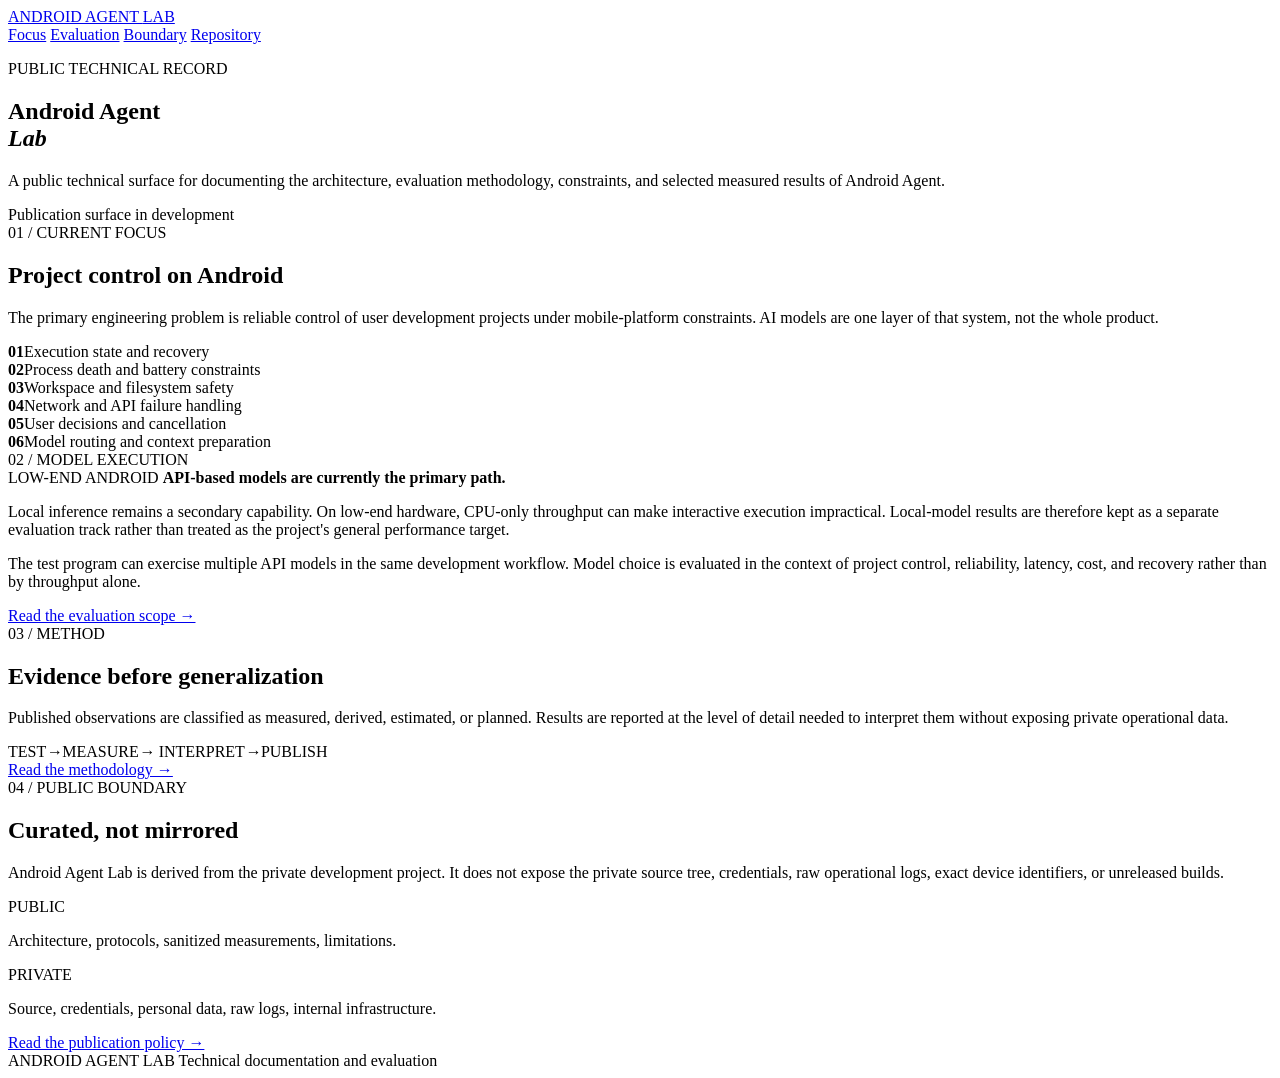
==== index.html @ 9e4d9534 "site: add initial public technical landing page" ====
<!doctype html>
<html lang="en">
<head>
  <meta charset="utf-8">
  <meta name="viewport" content="width=device-width, initial-scale=1">
  <meta name="description" content="Technical documentation and evaluation record for Android Agent.">
  <title>Android Agent Lab</title>
  <link rel="stylesheet" href="styles.css">
</head>
<body>
  <header class="site-header">
    <a class="wordmark" href="./">ANDROID AGENT <span>LAB</span></a>
    <nav aria-label="Primary navigation">
      <a href="#focus">Focus</a>
      <a href="#evaluation">Evaluation</a>
      <a href="#boundary">Boundary</a>
      <a href="https://github.com/JeanGoetten/Android-Agent-Lab">Repository</a>
    </nav>
  </header>

  <main>
    <section class="hero">
      <p class="eyebrow">PUBLIC TECHNICAL RECORD</p>
      <h1>Android Agent<br><em>Lab</em></h1>
      <p class="lede">
        A public technical surface for documenting the architecture,
        evaluation methodology, constraints, and selected measured results
        of Android Agent.
      </p>
      <div class="hero-meta">
        <span class="status-dot"></span>
        <span>Publication surface in development</span>
      </div>
    </section>

    <section class="section-grid" id="focus">
      <div class="section-label">01 / CURRENT FOCUS</div>
      <div class="section-content">
        <h2>Project control on Android</h2>
        <p>
          The primary engineering problem is reliable control of user
          development projects under mobile-platform constraints. AI models
          are one layer of that system, not the whole product.
        </p>
        <div class="feature-list">
          <article><b>01</b><span>Execution state and recovery</span></article>
          <article><b>02</b><span>Process death and battery constraints</span></article>
          <article><b>03</b><span>Workspace and filesystem safety</span></article>
          <article><b>04</b><span>Network and API failure handling</span></article>
          <article><b>05</b><span>User decisions and cancellation</span></article>
          <article><b>06</b><span>Model routing and context preparation</span></article>
        </div>
      </div>
    </section>

    <section class="section-grid" id="evaluation">
      <div class="section-label">02 / MODEL EXECUTION</div>
      <div class="section-content">
        <div class="callout">
          <span class="callout-key">LOW-END ANDROID</span>
          <strong>API-based models are currently the primary path.</strong>
          <p>
            Local inference remains a secondary capability. On low-end
            hardware, CPU-only throughput can make interactive execution
            impractical. Local-model results are therefore kept as a separate
            evaluation track rather than treated as the project's general
            performance target.
          </p>
        </div>
        <p>
          The test program can exercise multiple API models in the same
          development workflow. Model choice is evaluated in the context of
          project control, reliability, latency, cost, and recovery rather
          than by throughput alone.
        </p>
        <a class="text-link" href="docs/evaluation.md">Read the evaluation scope →</a>
      </div>
    </section>

    <section class="section-grid">
      <div class="section-label">03 / METHOD</div>
      <div class="section-content">
        <h2>Evidence before generalization</h2>
        <p>
          Published observations are classified as measured, derived,
          estimated, or planned. Results are reported at the level of detail
          needed to interpret them without exposing private operational data.
        </p>
        <div class="method-line">
          <span>TEST</span><i>→</i><span>MEASURE</span><i>→</i>
          <span>INTERPRET</span><i>→</i><span>PUBLISH</span>
        </div>
        <a class="text-link" href="docs/methodology.md">Read the methodology →</a>
      </div>
    </section>

    <section class="section-grid" id="boundary">
      <div class="section-label">04 / PUBLIC BOUNDARY</div>
      <div class="section-content">
        <h2>Curated, not mirrored</h2>
        <p>
          Android Agent Lab is derived from the private development project.
          It does not expose the private source tree, credentials, raw
          operational logs, exact device identifiers, or unreleased builds.
        </p>
        <div class="boundary-grid">
          <div><span class="tag public">PUBLIC</span><p>Architecture, protocols, sanitized measurements, limitations.</p></div>
          <div><span class="tag private">PRIVATE</span><p>Source, credentials, personal data, raw logs, internal infrastructure.</p></div>
        </div>
        <a class="text-link" href="docs/publishing-policy.md">Read the publication policy →</a>
      </div>
    </section>
  </main>

  <footer>
    <span>ANDROID AGENT LAB</span>
    <span>Technical documentation and evaluation</span>
  </footer>
</body>
</html>
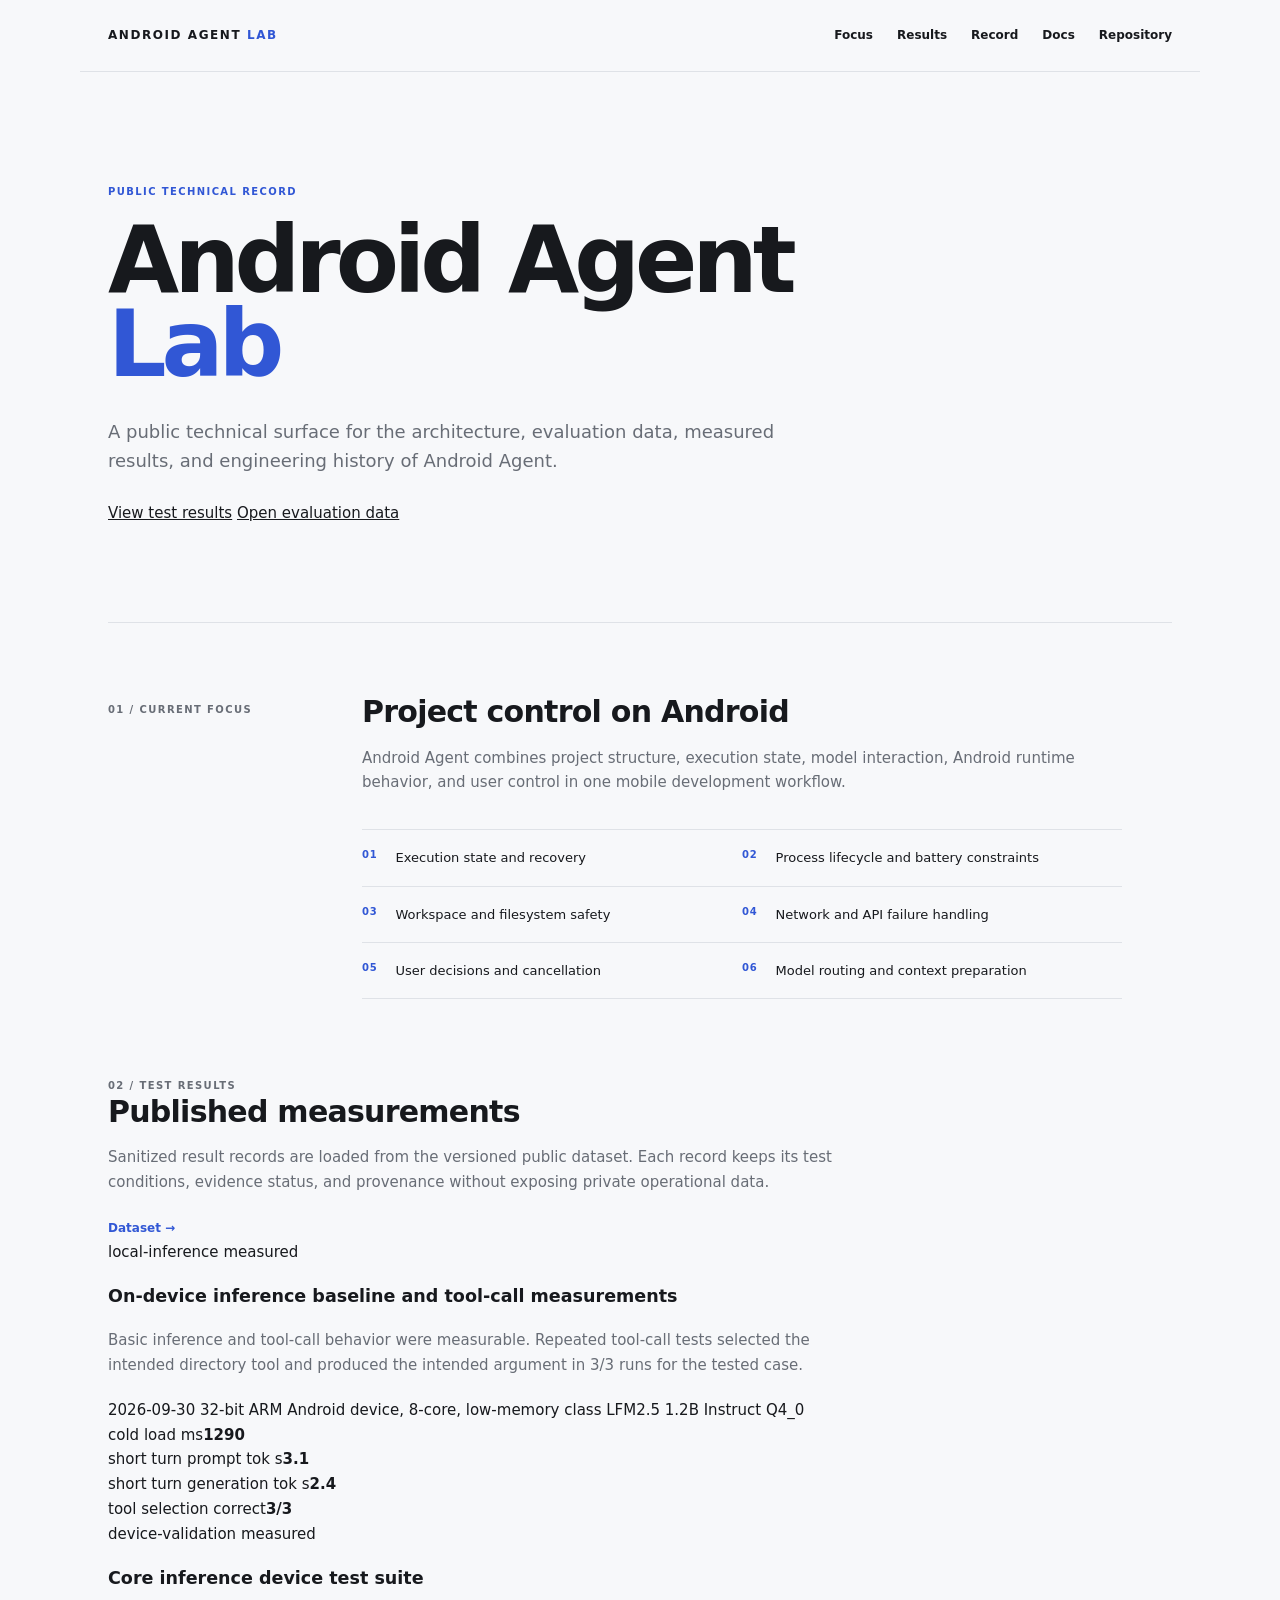
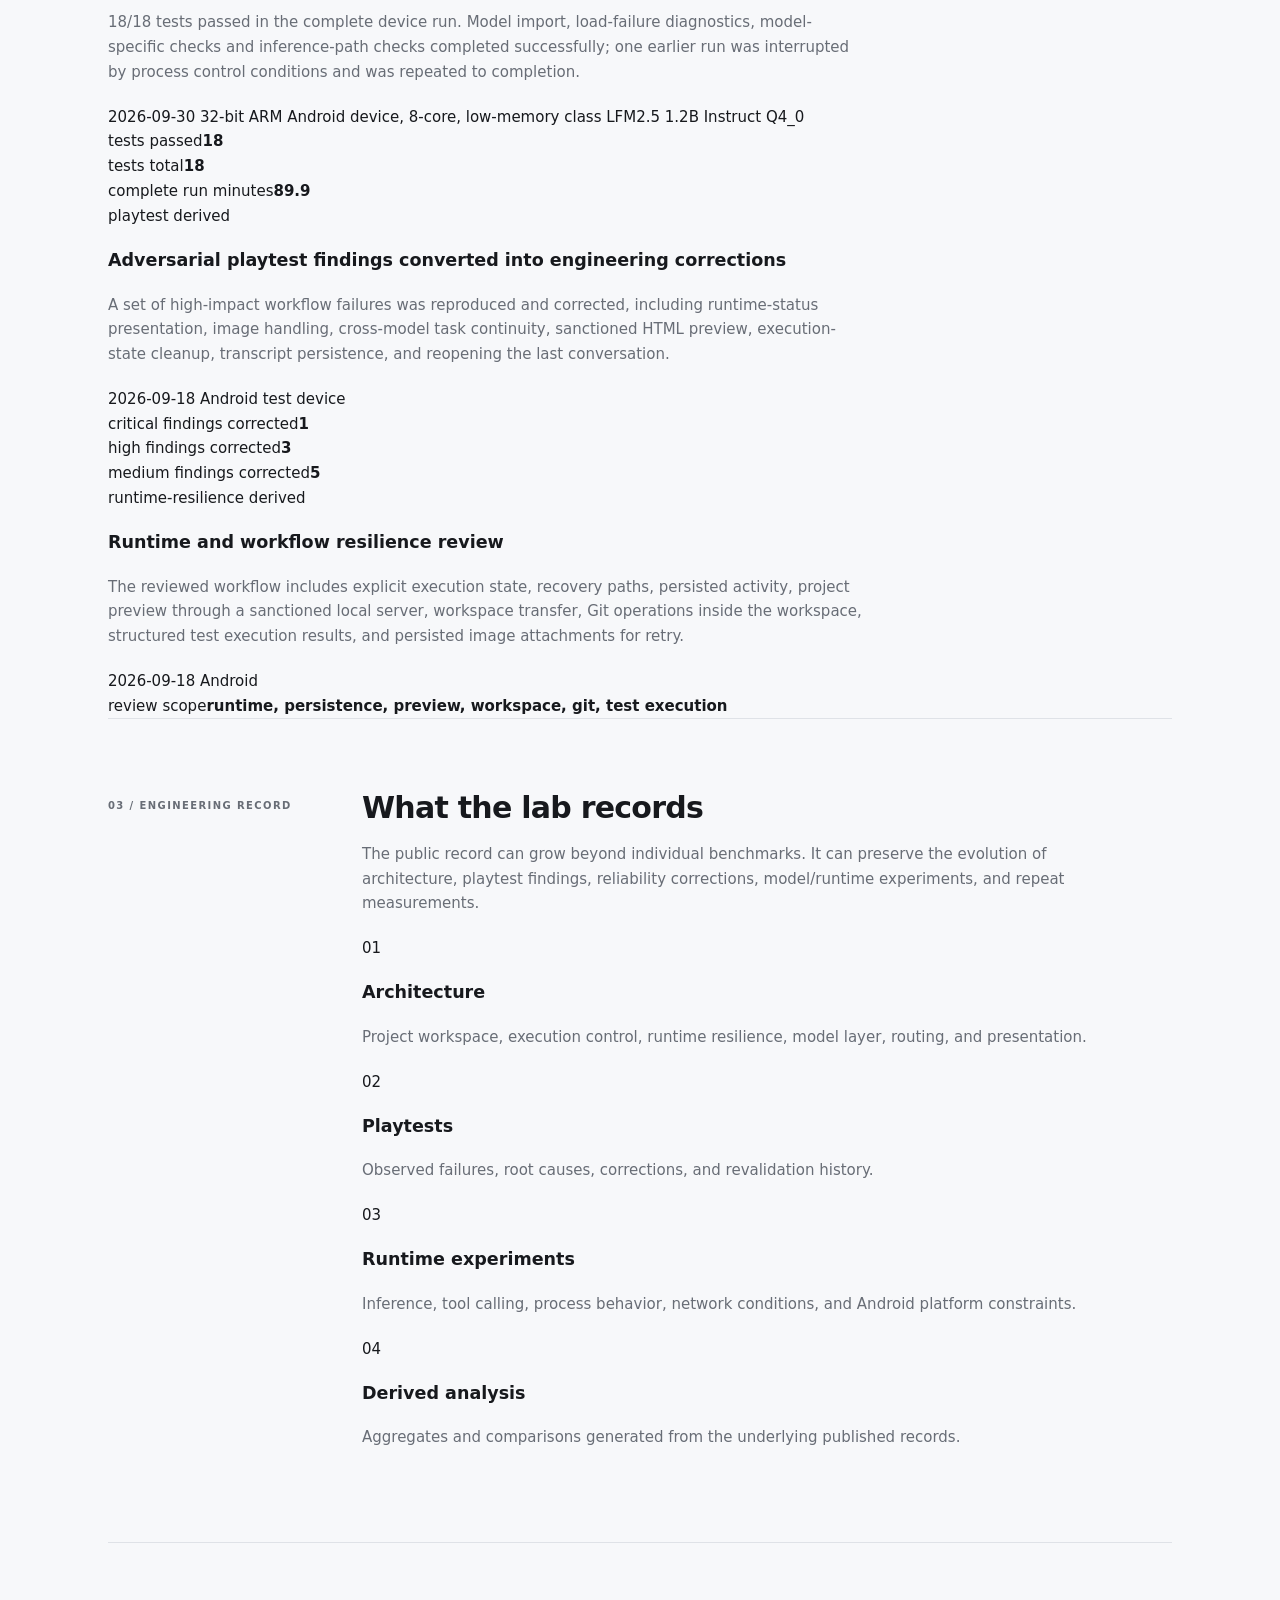
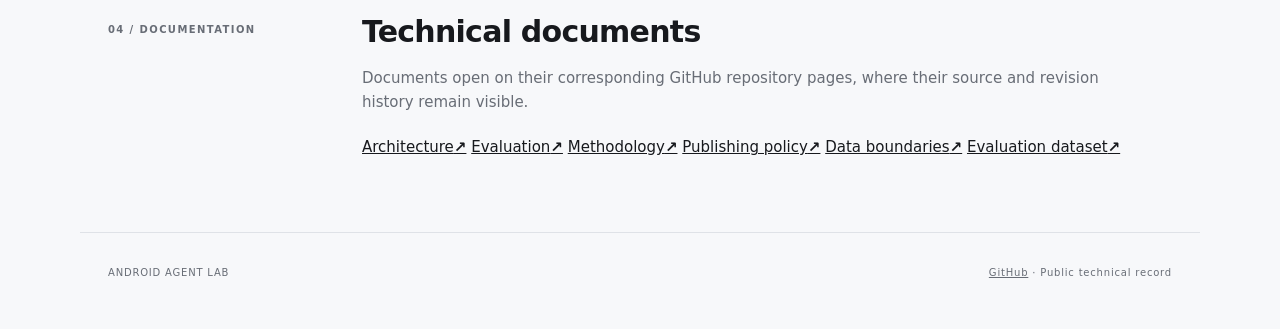
==== commit aba34517: "Link documentation and add published test results" ====
--- a/index.html
+++ b/index.html
@@ -3,7 +3,7 @@
 <head>
   <meta charset="utf-8">
   <meta name="viewport" content="width=device-width, initial-scale=1">
-  <meta name="description" content="Technical documentation and evaluation record for Android Agent.">
+  <meta name="description" content="Public technical record, evaluation data, and engineering history for Android Agent.">
   <title>Android Agent Lab</title>
   <link rel="stylesheet" href="styles.css">
 </head>
@@ -12,8 +12,9 @@
     <a class="wordmark" href="./">ANDROID AGENT <span>LAB</span></a>
     <nav aria-label="Primary navigation">
       <a href="#focus">Focus</a>
-      <a href="#evaluation">Evaluation</a>
-      <a href="#boundary">Boundary</a>
+      <a href="#results">Results</a>
+      <a href="#record">Record</a>
+      <a href="#docs">Docs</a>
       <a href="https://github.com/JeanGoetten/Android-Agent-Lab">Repository</a>
     </nav>
   </header>
@@ -23,13 +24,12 @@
       <p class="eyebrow">PUBLIC TECHNICAL RECORD</p>
       <h1>Android Agent<br><em>Lab</em></h1>
       <p class="lede">
-        A public technical surface for documenting the architecture,
-        evaluation methodology, constraints, and selected measured results
-        of Android Agent.
+        A public technical surface for the architecture, evaluation data,
+        measured results, and engineering history of Android Agent.
       </p>
-      <div class="hero-meta">
-        <span class="status-dot"></span>
-        <span>Publication surface in development</span>
+      <div class="hero-actions">
+        <a class="button primary" href="#results">View test results</a>
+        <a class="button" href="https://github.com/JeanGoetten/Android-Agent-Lab/tree/main/evaluation">Open evaluation data</a>
       </div>
     </section>
 
@@ -38,13 +38,13 @@
       <div class="section-content">
         <h2>Project control on Android</h2>
         <p>
-          The primary engineering problem is reliable control of user
-          development projects under mobile-platform constraints. AI models
-          are one layer of that system, not the whole product.
+          Android Agent combines project structure, execution state, model
+          interaction, Android runtime behavior, and user control in one
+          mobile development workflow.
         </p>
         <div class="feature-list">
           <article><b>01</b><span>Execution state and recovery</span></article>
-          <article><b>02</b><span>Process death and battery constraints</span></article>
+          <article><b>02</b><span>Process lifecycle and battery constraints</span></article>
           <article><b>03</b><span>Workspace and filesystem safety</span></article>
           <article><b>04</b><span>Network and API failure handling</span></article>
           <article><b>05</b><span>User decisions and cancellation</span></article>
@@ -53,68 +53,125 @@
       </div>
     </section>
 
-    <section class="section-grid" id="evaluation">
-      <div class="section-label">02 / MODEL EXECUTION</div>
+    <section class="results-section" id="results">
+      <div class="section-label">02 / TEST RESULTS</div>
       <div class="section-content">
-        <div class="callout">
-          <span class="callout-key">LOW-END ANDROID</span>
-          <strong>API-based models are currently the primary path.</strong>
-          <p>
-            Local inference remains a secondary capability. On low-end
-            hardware, CPU-only throughput can make interactive execution
-            impractical. Local-model results are therefore kept as a separate
-            evaluation track rather than treated as the project's general
-            performance target.
-          </p>
+        <div class="results-heading">
+          <div>
+            <h2>Published measurements</h2>
+            <p>
+              Sanitized result records are loaded from the versioned public
+              dataset. Each record keeps its test conditions, evidence status,
+              and provenance without exposing private operational data.
+            </p>
+          </div>
+          <a class="text-link" href="https://github.com/JeanGoetten/Android-Agent-Lab/tree/main/evaluation">Dataset →</a>
         </div>
-        <p>
-          The test program can exercise multiple API models in the same
-          development workflow. Model choice is evaluated in the context of
-          project control, reliability, latency, cost, and recovery rather
-          than by throughput alone.
-        </p>
-        <a class="text-link" href="docs/evaluation.md">Read the evaluation scope →</a>
+        <div id="results-list" class="results-list" aria-live="polite">
+          <p class="loading">Loading published results…</p>
+        </div>
       </div>
     </section>
 
-    <section class="section-grid">
-      <div class="section-label">03 / METHOD</div>
+    <section class="section-grid" id="record">
+      <div class="section-label">03 / ENGINEERING RECORD</div>
       <div class="section-content">
-        <h2>Evidence before generalization</h2>
+        <h2>What the lab records</h2>
         <p>
-          Published observations are classified as measured, derived,
-          estimated, or planned. Results are reported at the level of detail
-          needed to interpret them without exposing private operational data.
+          The public record can grow beyond individual benchmarks. It can
+          preserve the evolution of architecture, playtest findings,
+          reliability corrections, model/runtime experiments, and repeat
+          measurements.
         </p>
-        <div class="method-line">
-          <span>TEST</span><i>→</i><span>MEASURE</span><i>→</i>
-          <span>INTERPRET</span><i>→</i><span>PUBLISH</span>
+        <div class="record-grid">
+          <article>
+            <span class="record-index">01</span>
+            <h3>Architecture</h3>
+            <p>Project workspace, execution control, runtime resilience, model layer, routing, and presentation.</p>
+          </article>
+          <article>
+            <span class="record-index">02</span>
+            <h3>Playtests</h3>
+            <p>Observed failures, root causes, corrections, and revalidation history.</p>
+          </article>
+          <article>
+            <span class="record-index">03</span>
+            <h3>Runtime experiments</h3>
+            <p>Inference, tool calling, process behavior, network conditions, and Android platform constraints.</p>
+          </article>
+          <article>
+            <span class="record-index">04</span>
+            <h3>Derived analysis</h3>
+            <p>Aggregates and comparisons generated from the underlying published records.</p>
+          </article>
         </div>
-        <a class="text-link" href="docs/methodology.md">Read the methodology →</a>
       </div>
     </section>
 
-    <section class="section-grid" id="boundary">
-      <div class="section-label">04 / PUBLIC BOUNDARY</div>
+    <section class="section-grid" id="docs">
+      <div class="section-label">04 / DOCUMENTATION</div>
       <div class="section-content">
-        <h2>Curated, not mirrored</h2>
-        <p>
-          Android Agent Lab is derived from the private development project.
-          It does not expose the private source tree, credentials, raw
-          operational logs, exact device identifiers, or unreleased builds.
-        </p>
-        <div class="boundary-grid">
-          <div><span class="tag public">PUBLIC</span><p>Architecture, protocols, sanitized measurements, limitations.</p></div>
-          <div><span class="tag private">PRIVATE</span><p>Source, credentials, personal data, raw logs, internal infrastructure.</p></div>
+        <h2>Technical documents</h2>
+        <p>Documents open on their corresponding GitHub repository pages, where their source and revision history remain visible.</p>
+        <div class="doc-list">
+          <a href="https://github.com/JeanGoetten/Android-Agent-Lab/blob/main/docs/architecture.md"><span>Architecture</span><b>↗</b></a>
+          <a href="https://github.com/JeanGoetten/Android-Agent-Lab/blob/main/docs/evaluation.md"><span>Evaluation</span><b>↗</b></a>
+          <a href="https://github.com/JeanGoetten/Android-Agent-Lab/blob/main/docs/methodology.md"><span>Methodology</span><b>↗</b></a>
+          <a href="https://github.com/JeanGoetten/Android-Agent-Lab/blob/main/docs/publishing-policy.md"><span>Publishing policy</span><b>↗</b></a>
+          <a href="https://github.com/JeanGoetten/Android-Agent-Lab/blob/main/docs/privacy-boundaries.md"><span>Data boundaries</span><b>↗</b></a>
+          <a href="https://github.com/JeanGoetten/Android-Agent-Lab/tree/main/evaluation"><span>Evaluation dataset</span><b>↗</b></a>
         </div>
-        <a class="text-link" href="docs/publishing-policy.md">Read the publication policy →</a>
       </div>
     </section>
   </main>
 
   <footer>
     <span>ANDROID AGENT LAB</span>
-    <span>Technical documentation and evaluation</span>
+    <span><a href="https://github.com/JeanGoetten/Android-Agent-Lab">GitHub</a> · Public technical record</span>
   </footer>
+
+  <script>
+    const esc = (value) => String(value ?? "").replace(/[&<>"']/g, c => ({
+      "&":"&amp;","<":"&lt;",">":"&gt;",'"':"&quot;","'":"&#39;"
+    }[c]));
+
+    const formatMeasurement = (key, value) => {
+      if (value === null || value === undefined) return "";
+      return "<div class=\"metric\"><span>" + esc(key.replaceAll("_"," ")) + "</span><strong>" + esc(value) + "</strong></div>";
+    };
+
+    async function loadResults() {
+      const target = document.getElementById("results-list");
+      try {
+        const response = await fetch("evaluation/results/public-results.json", {cache: "no-store"});
+        if (!response.ok) throw new Error("dataset unavailable");
+        const data = await response.json();
+        target.innerHTML = data.records.map(record => {
+          const metrics = Object.entries(record.measurements || {})
+            .filter(([k]) => k !== "note")
+            .slice(0, 4)
+            .map(([k,v]) => formatMeasurement(k,v)).join("");
+          return `
+            <article class="result-card">
+              <div class="result-top">
+                <span class="result-category">${esc(record.category)}</span>
+                <span class="evidence ${esc(record.evidence)}">${esc(record.evidence)}</span>
+              </div>
+              <h3>${esc(record.title)}</h3>
+              <p>${esc(record.result)}</p>
+              <div class="result-meta">
+                <span>${esc(record.date)}</span>
+                <span>${esc(record.device_class)}</span>
+                ${record.model ? "<span>" + esc(record.model) + "</span>" : ""}
+              </div>
+              <div class="metrics">${metrics}</div>
+            </article>`;
+        }).join("");
+      } catch (error) {
+        target.innerHTML = '<p class="loading">The published dataset could not be loaded. <a href="evaluation/results/public-results.json">Open the data file directly →</a></p>';
+      }
+    }
+    loadResults();
+  </script>
 </body>
 </html>
--- a/styles.css
+++ b/styles.css
@@ -0,0 +1,140 @@
+:root {
+  --bg: #f7f8fa;
+  --surface: #ffffff;
+  --text: #17191d;
+  --muted: #686d76;
+  --line: #dfe2e7;
+  --accent: #3157d5;
+  --accent-soft: #eef1ff;
+  --dark: #202329;
+  --max: 1120px;
+}
+* { box-sizing: border-box; }
+html { scroll-behavior: smooth; }
+body {
+  margin: 0;
+  background: var(--bg);
+  color: var(--text);
+  font: 400 15px/1.65 Inter, ui-sans-serif, system-ui, -apple-system, BlinkMacSystemFont, "Segoe UI", sans-serif;
+}
+a { color: inherit; }
+.site-header {
+  height: 72px;
+  max-width: var(--max);
+  margin: auto;
+  padding: 0 28px;
+  display: flex;
+  align-items: center;
+  justify-content: space-between;
+  border-bottom: 1px solid var(--line);
+}
+.wordmark {
+  text-decoration: none;
+  font-size: 12px;
+  font-weight: 700;
+  letter-spacing: .13em;
+}
+.wordmark span { color: var(--accent); }
+nav { display: flex; gap: 24px; }
+nav a, .text-link {
+  font-size: 12px;
+  font-weight: 600;
+  text-decoration: none;
+}
+nav a:hover, .text-link:hover { color: var(--accent); }
+main { max-width: var(--max); margin: auto; padding: 0 28px; }
+.hero { padding: 112px 0 96px; max-width: 820px; }
+.eyebrow, .section-label, .callout-key, .tag {
+  font-size: 10px;
+  font-weight: 700;
+  letter-spacing: .14em;
+  text-transform: uppercase;
+}
+.eyebrow { color: var(--accent); margin: 0 0 18px; }
+h1 {
+  margin: 0;
+  font-size: clamp(52px, 9vw, 92px);
+  line-height: .92;
+  letter-spacing: -.055em;
+  font-weight: 650;
+}
+h1 em { color: var(--accent); font-style: normal; }
+.lede {
+  max-width: 670px;
+  margin: 30px 0 26px;
+  color: var(--muted);
+  font-size: 18px;
+  line-height: 1.6;
+}
+.hero-meta {
+  display: inline-flex;
+  gap: 9px;
+  align-items: center;
+  color: var(--muted);
+  font-size: 12px;
+}
+.status-dot {
+  width: 7px; height: 7px; border-radius: 50%;
+  background: var(--accent);
+}
+.section-grid {
+  display: grid;
+  grid-template-columns: 190px 1fr;
+  gap: 64px;
+  padding: 72px 0;
+  border-top: 1px solid var(--line);
+}
+.section-label { color: var(--muted); padding-top: 7px; }
+.section-content { max-width: 760px; }
+h2 { margin: 0 0 16px; font-size: 30px; line-height: 1.15; letter-spacing: -.025em; }
+p { margin: 0 0 20px; color: var(--muted); }
+.feature-list {
+  display: grid;
+  grid-template-columns: repeat(2, 1fr);
+  margin-top: 34px;
+  border-top: 1px solid var(--line);
+}
+.feature-list article {
+  display: flex; gap: 18px; padding: 17px 0;
+  border-bottom: 1px solid var(--line);
+}
+.feature-list b { color: var(--accent); font-size: 10px; letter-spacing: .08em; }
+.feature-list span { font-size: 13px; }
+.callout {
+  margin-bottom: 26px;
+  padding: 26px;
+  background: var(--dark);
+  color: #fff;
+  border-left: 3px solid var(--accent);
+}
+.callout strong { display: block; margin: 7px 0 10px; font-size: 20px; line-height: 1.3; }
+.callout p { color: #c9cdd5; margin: 0; }
+.callout-key { color: #aebdff; }
+.method-line {
+  display: flex; flex-wrap: wrap; gap: 12px; align-items: center;
+  margin: 30px 0;
+  font-size: 11px; font-weight: 700; letter-spacing: .1em;
+}
+.method-line i { color: var(--accent); font-style: normal; }
+.text-link { color: var(--accent); }
+.boundary-grid { display: grid; grid-template-columns: 1fr 1fr; gap: 16px; margin: 28px 0; }
+.boundary-grid > div { padding: 22px; background: var(--surface); border: 1px solid var(--line); }
+.boundary-grid p { margin: 12px 0 0; font-size: 13px; }
+.tag { display: inline-block; padding: 5px 8px; background: var(--accent-soft); color: var(--accent); }
+.tag.private { background: #eceef1; color: #4f545d; }
+footer {
+  max-width: var(--max); margin: auto; padding: 32px 28px 48px;
+  display: flex; justify-content: space-between; gap: 20px;
+  color: var(--muted); font-size: 10px; letter-spacing: .08em;
+  border-top: 1px solid var(--line);
+}
+@media (max-width: 720px) {
+  .site-header { height: 64px; padding: 0 18px; }
+  nav a:nth-child(-n+3) { display: none; }
+  main { padding: 0 18px; }
+  .hero { padding: 78px 0 70px; }
+  .lede { font-size: 16px; }
+  .section-grid { grid-template-columns: 1fr; gap: 22px; padding: 54px 0; }
+  .feature-list, .boundary-grid { grid-template-columns: 1fr; }
+  footer { padding: 28px 18px 38px; flex-direction: column; }
+}
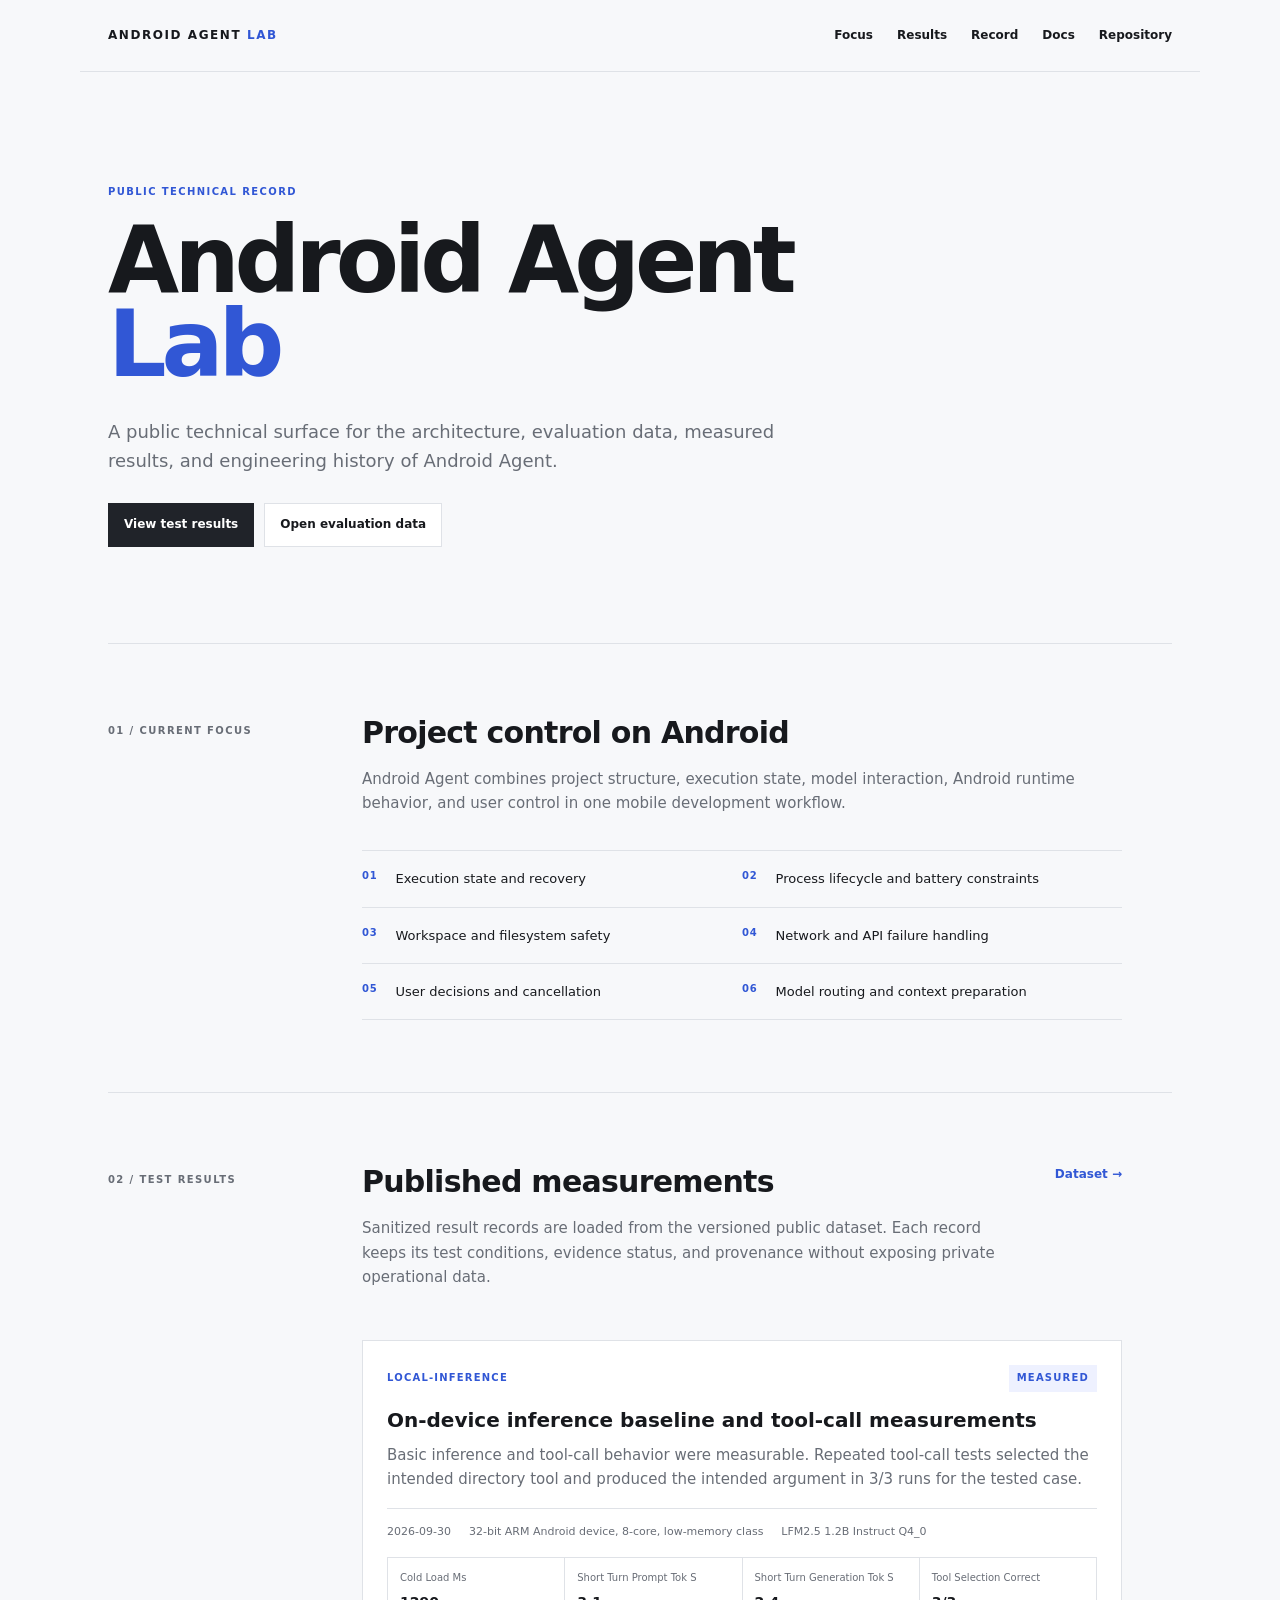
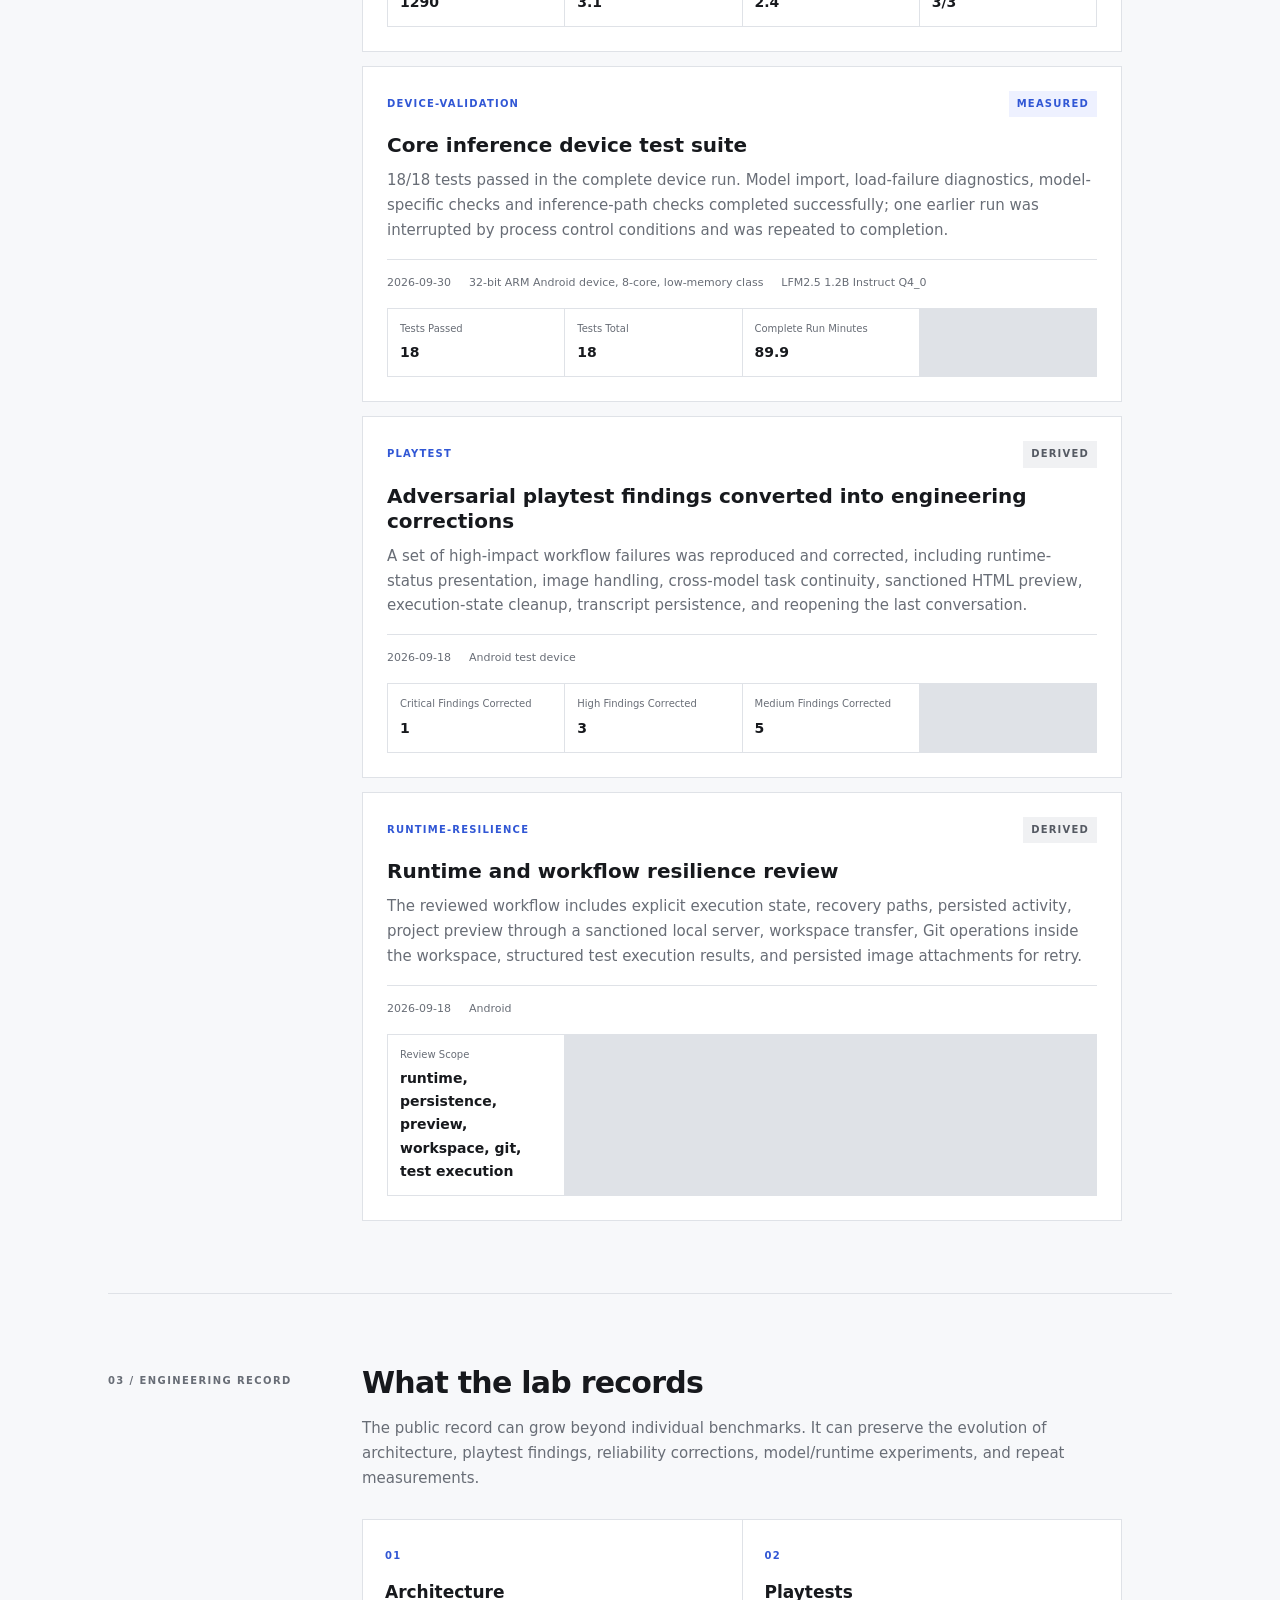
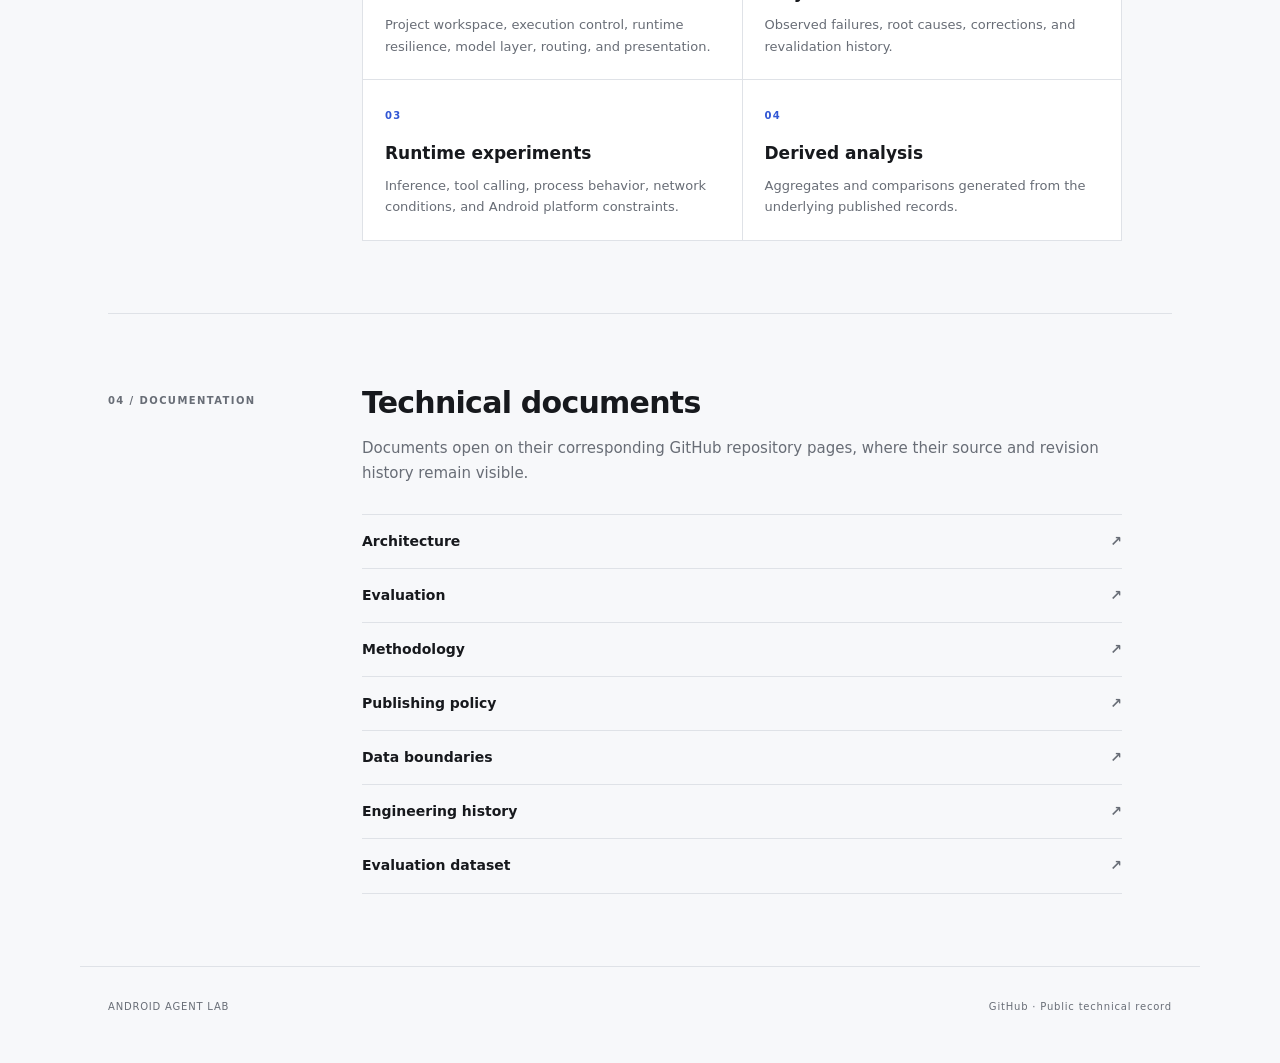
==== commit 99c171ea: "Link engineering history document" ====
--- a/index.html
+++ b/index.html
@@ -119,6 +119,7 @@
           <a href="https://github.com/JeanGoetten/Android-Agent-Lab/blob/main/docs/methodology.md"><span>Methodology</span><b>↗</b></a>
           <a href="https://github.com/JeanGoetten/Android-Agent-Lab/blob/main/docs/publishing-policy.md"><span>Publishing policy</span><b>↗</b></a>
           <a href="https://github.com/JeanGoetten/Android-Agent-Lab/blob/main/docs/privacy-boundaries.md"><span>Data boundaries</span><b>↗</b></a>
+          <a href="https://github.com/JeanGoetten/Android-Agent-Lab/blob/main/docs/engineering-history.md"><span>Engineering history</span><b>↗</b></a>
           <a href="https://github.com/JeanGoetten/Android-Agent-Lab/tree/main/evaluation"><span>Evaluation dataset</span><b>↗</b></a>
         </div>
       </div>
--- a/styles.css
+++ b/styles.css
@@ -137,4 +137,60 @@
   .section-grid { grid-template-columns: 1fr; gap: 22px; padding: 54px 0; }
   .feature-list, .boundary-grid { grid-template-columns: 1fr; }
   footer { padding: 28px 18px 38px; flex-direction: column; }
-}+}
+
+.hero-actions { display:flex; flex-wrap:wrap; gap:10px; margin-top:28px; }
+.button {
+  display:inline-flex; align-items:center; justify-content:center;
+  padding:11px 15px; border:1px solid var(--line); background:var(--surface);
+  text-decoration:none; font-size:12px; font-weight:650;
+}
+.button:hover { border-color:var(--accent); color:var(--accent); }
+.button.primary { background:var(--dark); border-color:var(--dark); color:#fff; }
+.button.primary:hover { color:#fff; }
+.results-section {
+  display:grid; grid-template-columns:190px 1fr; gap:64px;
+  padding:72px 0; border-top:1px solid var(--line);
+}
+.results-heading { display:flex; gap:30px; justify-content:space-between; align-items:flex-start; }
+.results-heading > div { max-width:650px; }
+.results-list { display:grid; gap:14px; margin-top:30px; }
+.result-card {
+  background:var(--surface); border:1px solid var(--line); padding:24px;
+}
+.result-top { display:flex; justify-content:space-between; gap:16px; align-items:center; }
+.result-category, .evidence, .record-index {
+  font-size:10px; font-weight:700; letter-spacing:.12em; text-transform:uppercase;
+}
+.result-category { color:var(--accent); }
+.evidence { padding:5px 8px; background:var(--accent-soft); color:var(--accent); }
+.evidence.derived { background:#f0f1f3; color:#555a63; }
+.result-card h3 { margin:16px 0 10px; font-size:20px; line-height:1.25; }
+.result-card p { margin-bottom:16px; }
+.result-meta { display:flex; flex-wrap:wrap; gap:8px 18px; color:var(--muted); font-size:11px; border-top:1px solid var(--line); padding-top:14px; }
+.metrics { display:grid; grid-template-columns:repeat(4,1fr); gap:1px; margin-top:16px; background:var(--line); border:1px solid var(--line); }
+.metric { padding:12px; background:var(--surface); min-width:0; }
+.metric span { display:block; color:var(--muted); font-size:10px; text-transform:capitalize; }
+.metric strong { display:block; margin-top:4px; font-size:14px; overflow-wrap:anywhere; }
+.record-grid { display:grid; grid-template-columns:repeat(2,1fr); gap:1px; margin-top:28px; background:var(--line); border:1px solid var(--line); }
+.record-grid article { background:var(--surface); padding:22px; min-height:150px; }
+.record-grid h3 { margin:12px 0 8px; font-size:17px; }
+.record-grid p { font-size:13px; margin:0; }
+.record-index { color:var(--accent); }
+.doc-list { border-top:1px solid var(--line); margin-top:28px; }
+.doc-list a {
+  display:flex; justify-content:space-between; align-items:center;
+  padding:15px 0; border-bottom:1px solid var(--line);
+  text-decoration:none; font-size:14px; font-weight:600;
+}
+.doc-list a:hover { color:var(--accent); }
+.doc-list b { font-size:14px; color:var(--muted); }
+.loading { padding:22px 0; }
+footer a { text-decoration:none; }
+@media (max-width:720px) {
+  .results-section { grid-template-columns:1fr; gap:22px; padding:54px 0; }
+  .results-heading { display:block; }
+  .metrics { grid-template-columns:repeat(2,1fr); }
+  .record-grid { grid-template-columns:1fr; }
+  .hero-actions .button { width:100%; }
+}
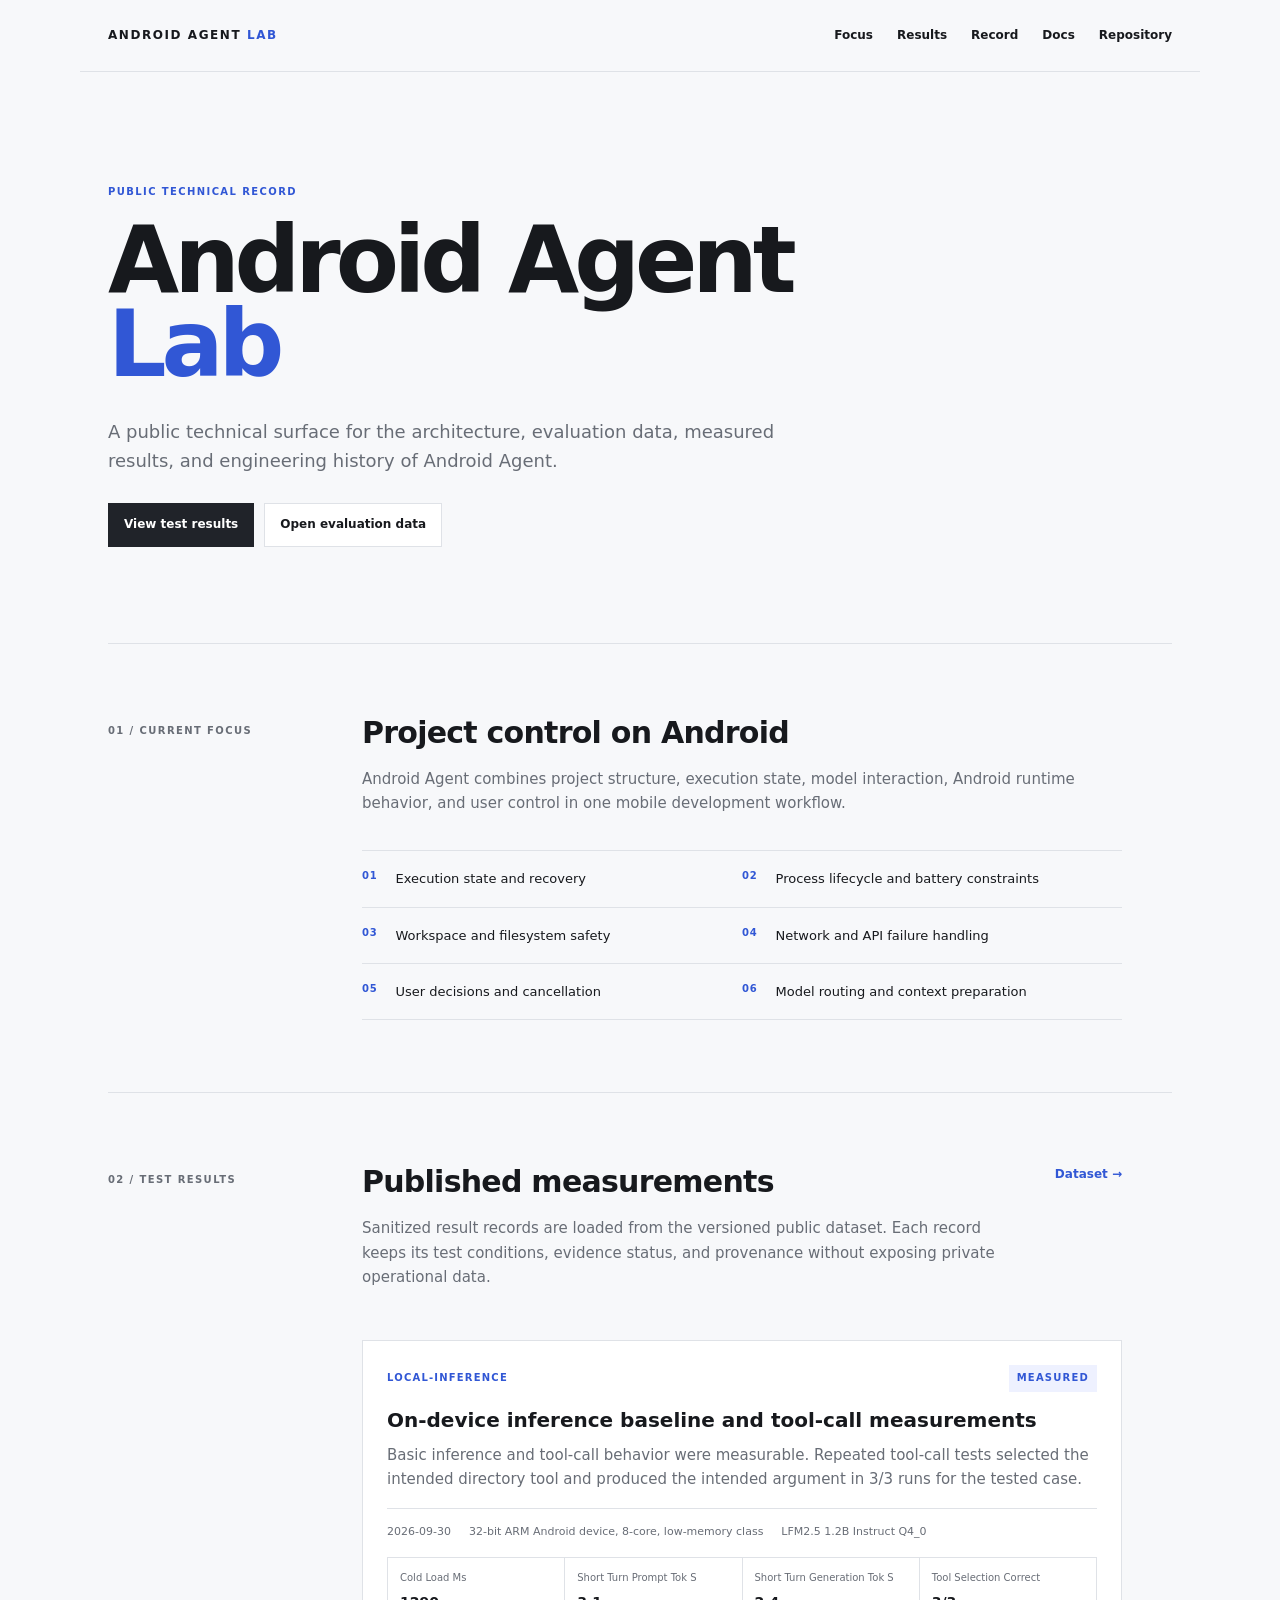
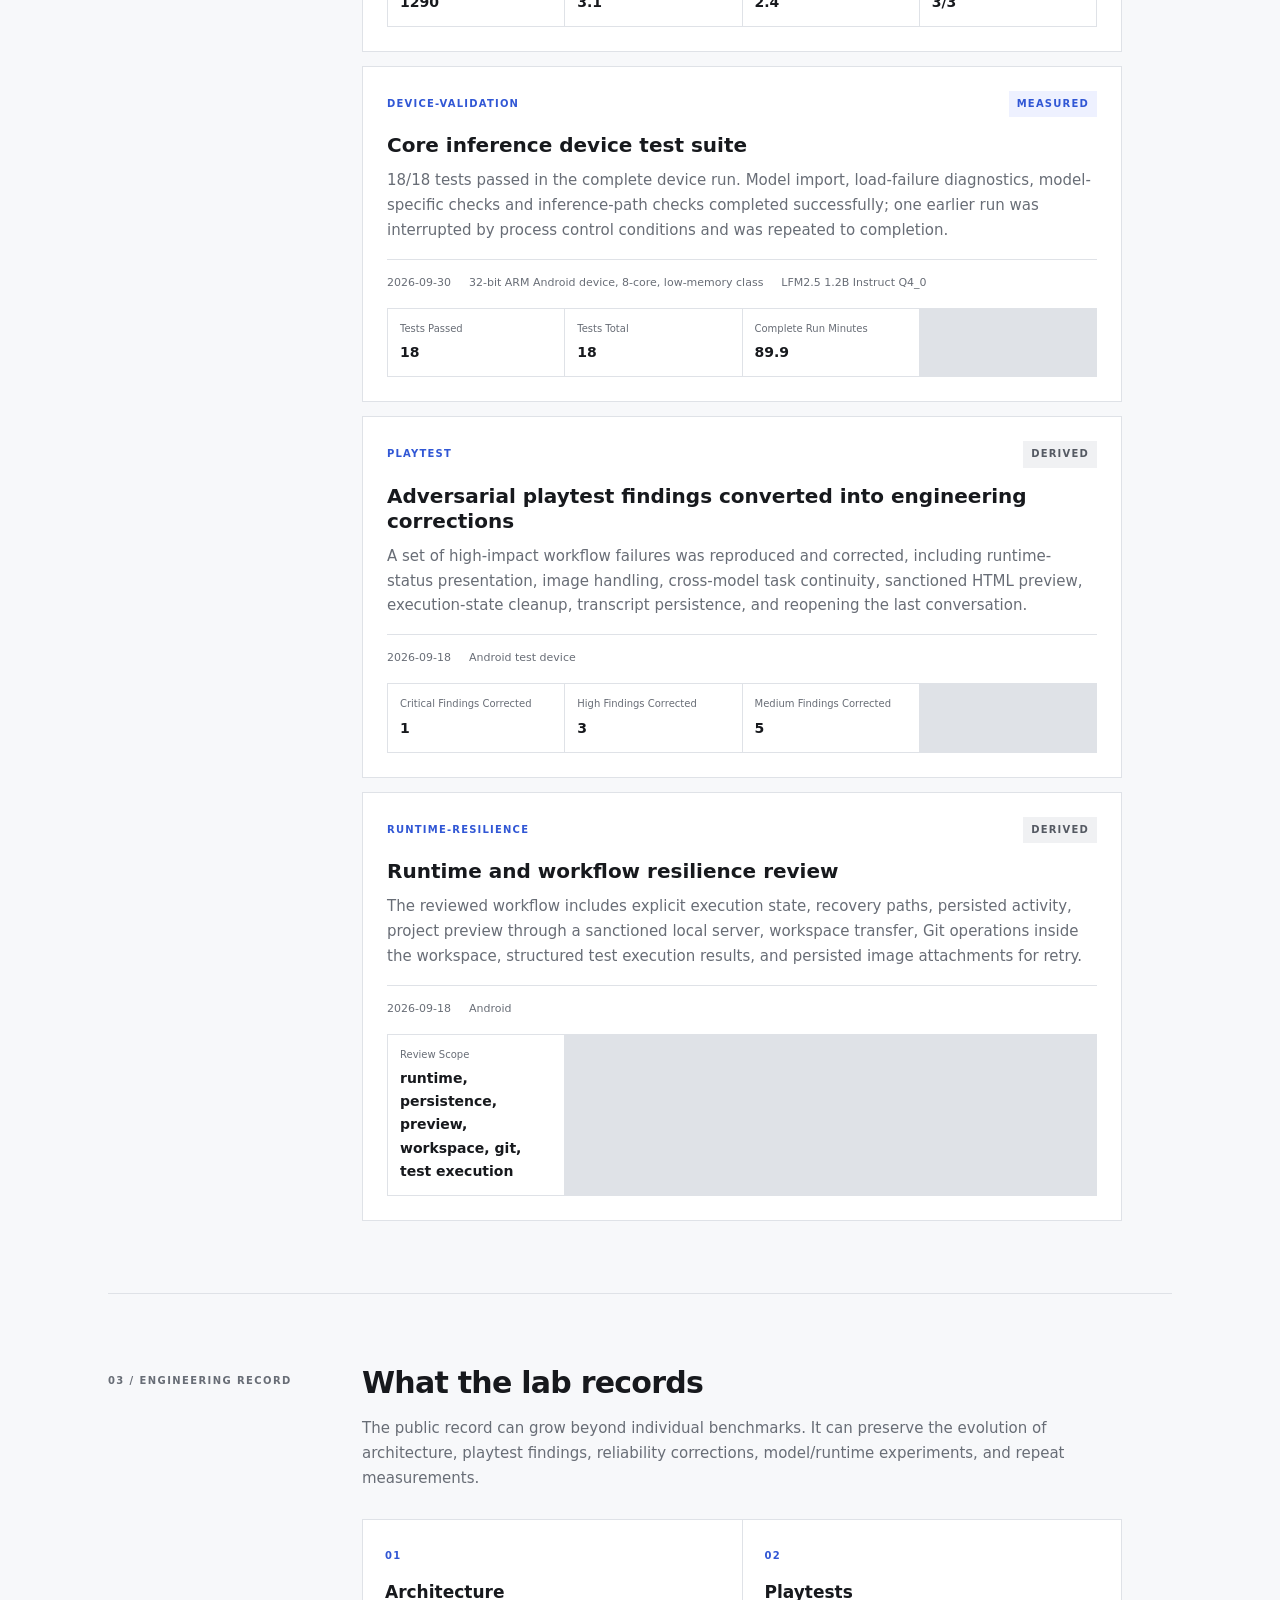
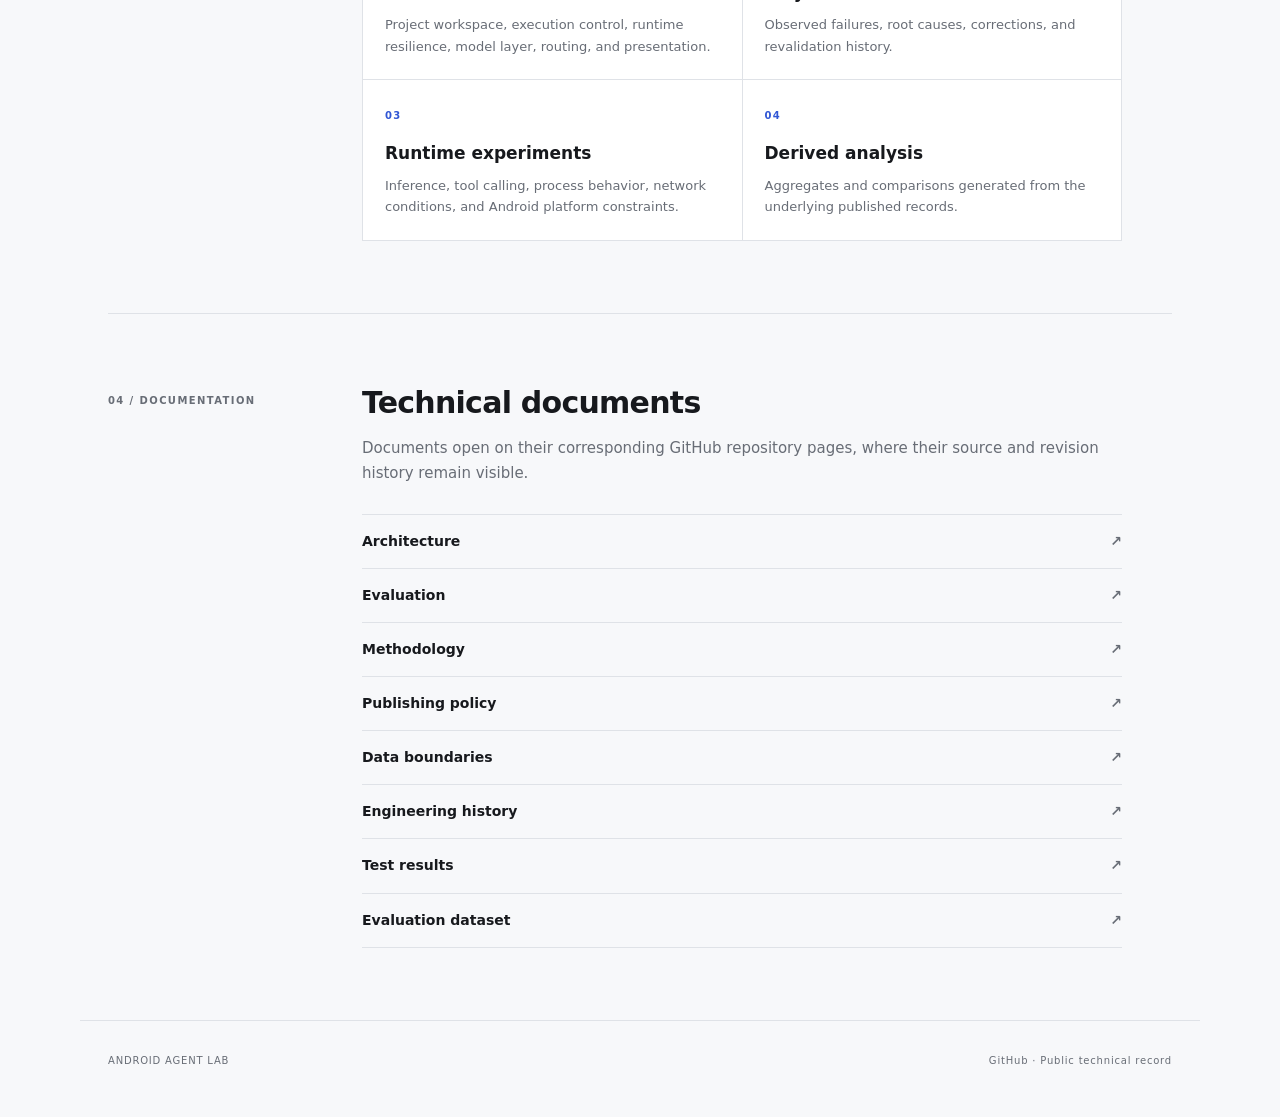
==== commit 2e452fd4: "Link functional test results page" ====
--- a/index.html
+++ b/index.html
@@ -28,7 +28,7 @@
         measured results, and engineering history of Android Agent.
       </p>
       <div class="hero-actions">
-        <a class="button primary" href="#results">View test results</a>
+        <a class="button primary" href="results.html">View test results</a>
         <a class="button" href="https://github.com/JeanGoetten/Android-Agent-Lab/tree/main/evaluation">Open evaluation data</a>
       </div>
     </section>
@@ -120,6 +120,7 @@
           <a href="https://github.com/JeanGoetten/Android-Agent-Lab/blob/main/docs/publishing-policy.md"><span>Publishing policy</span><b>↗</b></a>
           <a href="https://github.com/JeanGoetten/Android-Agent-Lab/blob/main/docs/privacy-boundaries.md"><span>Data boundaries</span><b>↗</b></a>
           <a href="https://github.com/JeanGoetten/Android-Agent-Lab/blob/main/docs/engineering-history.md"><span>Engineering history</span><b>↗</b></a>
+          <a href="https://jeangoetten.github.io/Android-Agent-Lab/results.html"><span>Test results</span><b>↗</b></a>
           <a href="https://github.com/JeanGoetten/Android-Agent-Lab/tree/main/evaluation"><span>Evaluation dataset</span><b>↗</b></a>
         </div>
       </div>
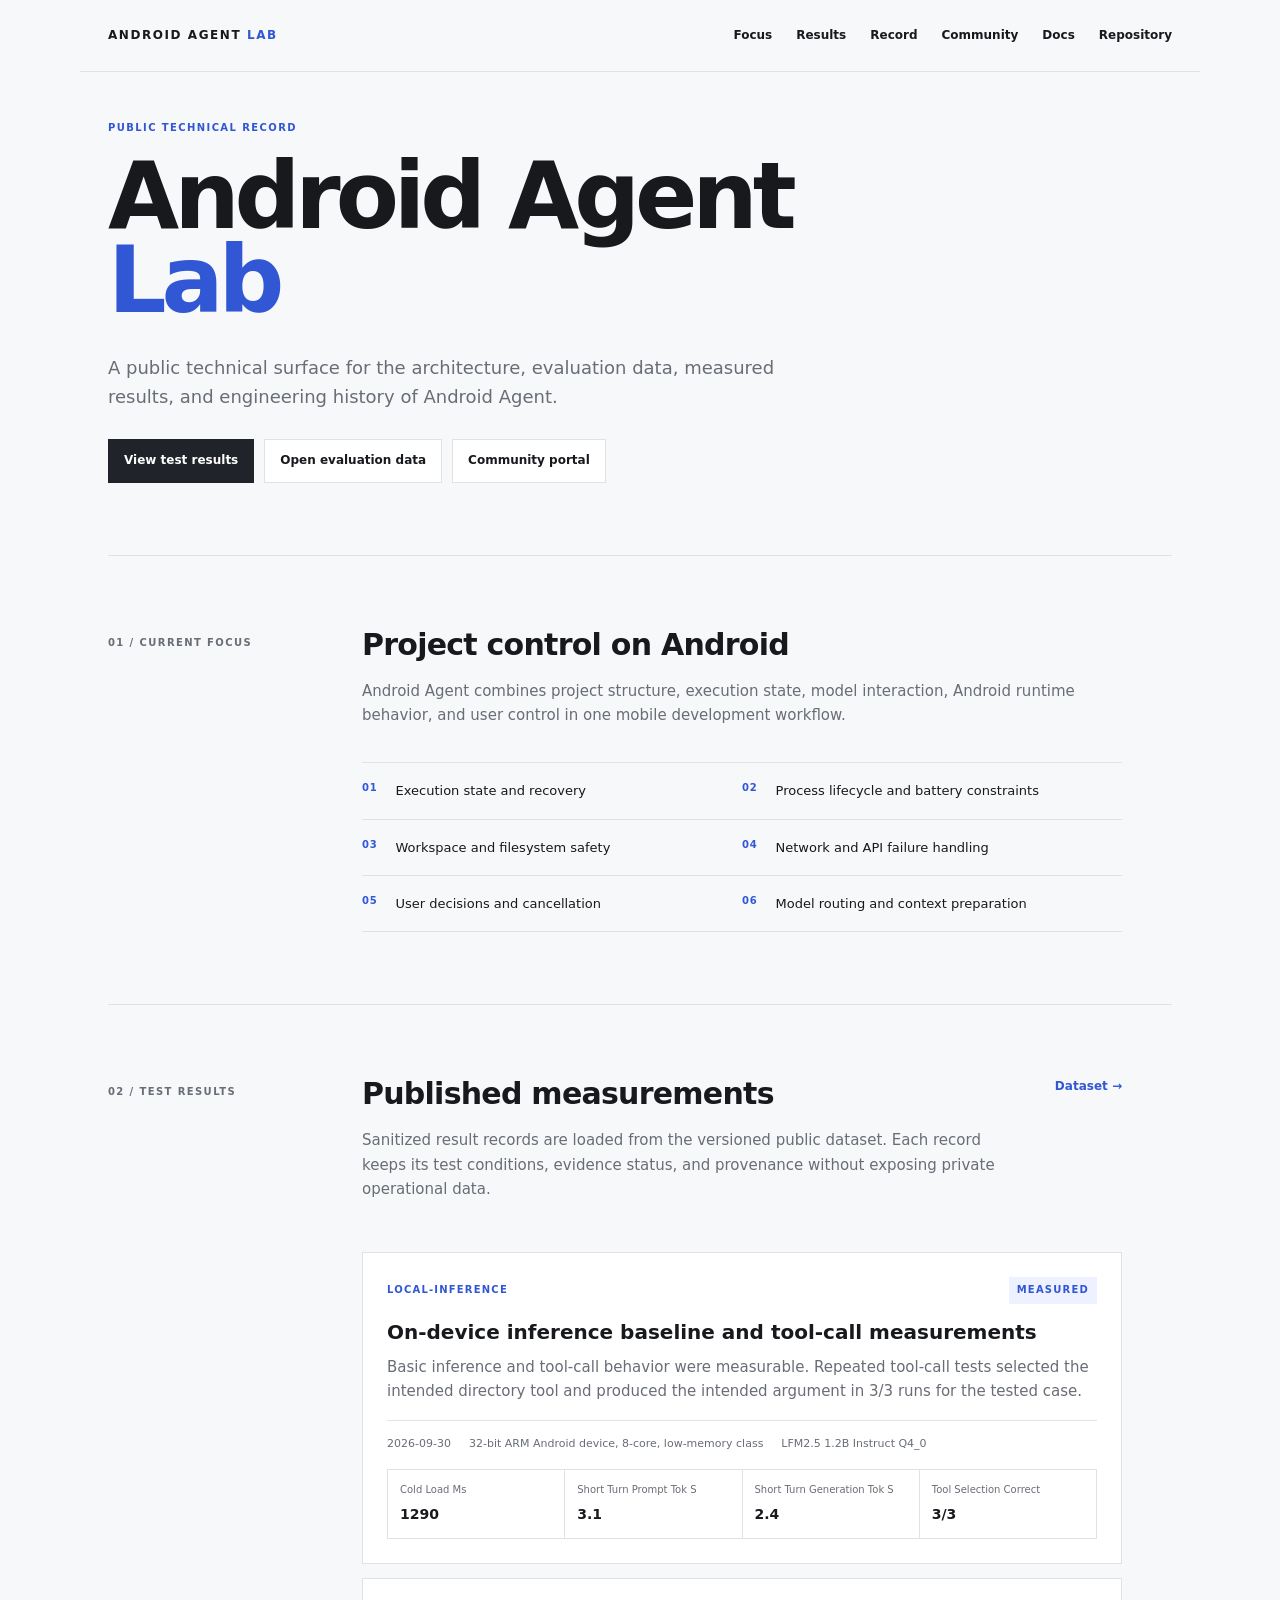
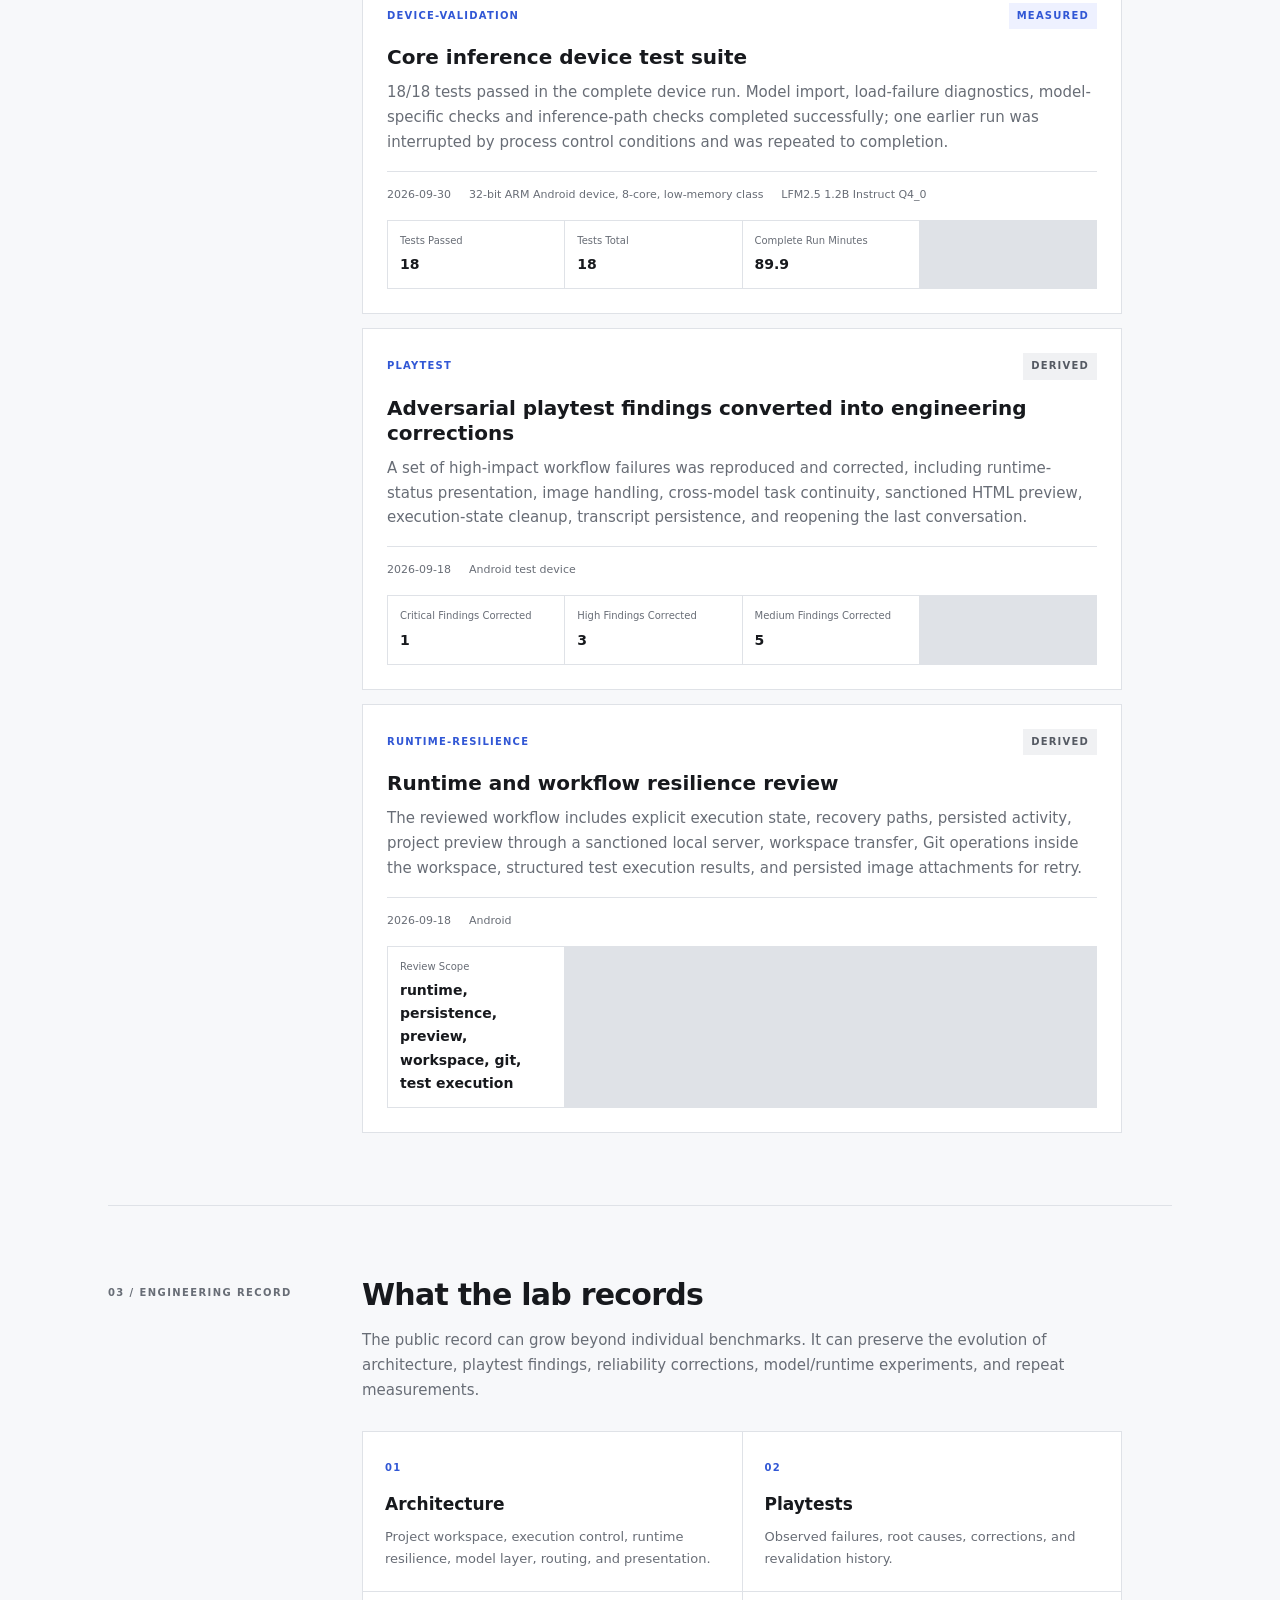
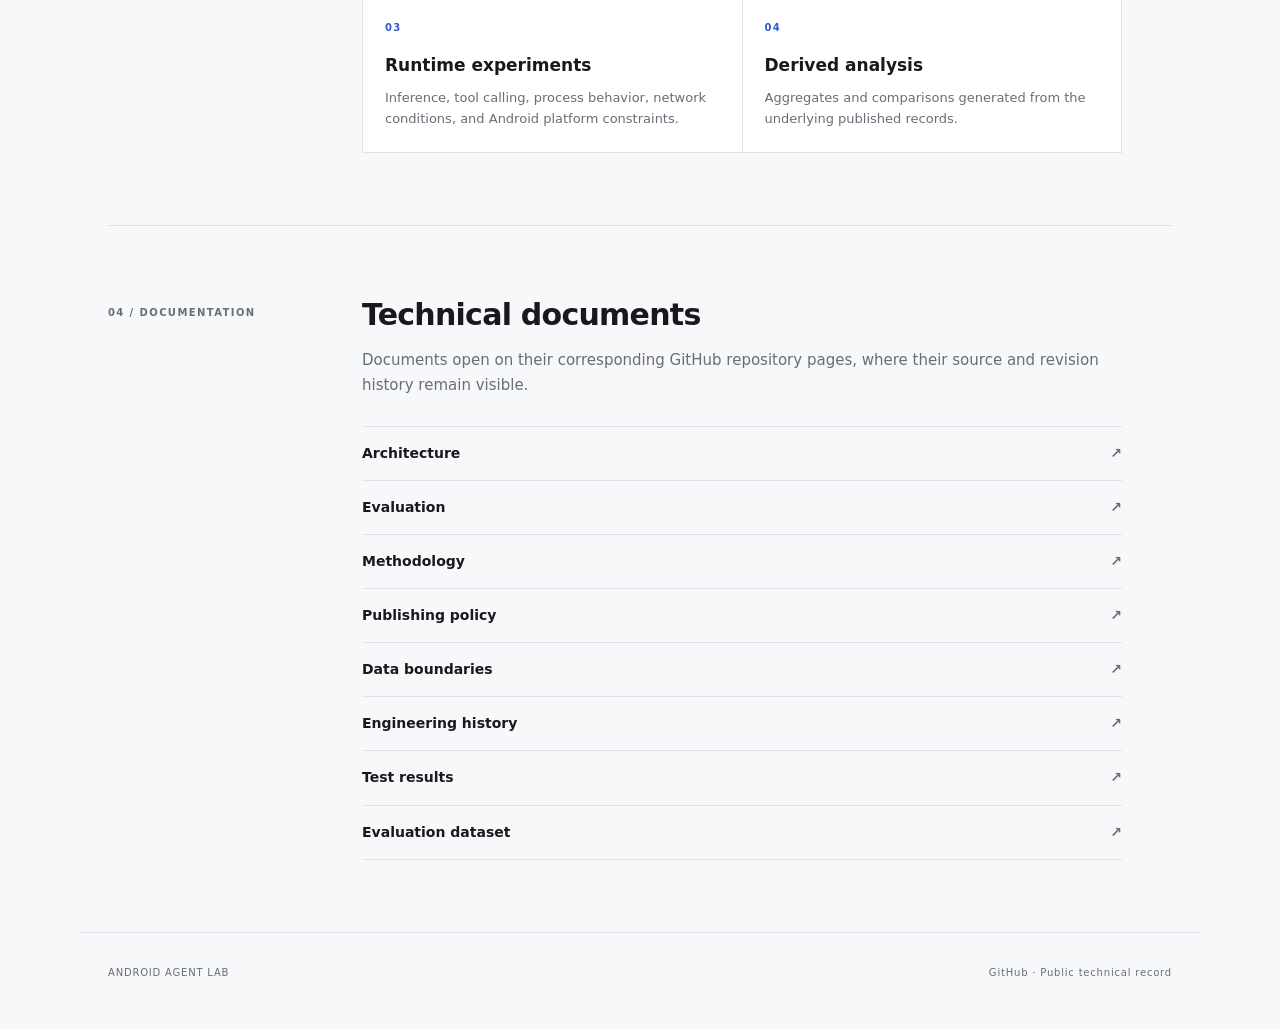
==== commit ad7f055f: "feat(community): add GitHub-backed public community portal" ====
--- a/index.html
+++ b/index.html
@@ -14,6 +14,7 @@
       <a href="#focus">Focus</a>
       <a href="#results">Results</a>
       <a href="#record">Record</a>
+      <a href="community.html">Community</a>
       <a href="#docs">Docs</a>
       <a href="https://github.com/JeanGoetten/Android-Agent-Lab">Repository</a>
     </nav>
@@ -30,6 +31,7 @@
       <div class="hero-actions">
         <a class="button primary" href="results.html">View test results</a>
         <a class="button" href="https://github.com/JeanGoetten/Android-Agent-Lab/tree/main/evaluation">Open evaluation data</a>
+        <a class="button" href="community.html">Community portal</a>
       </div>
     </section>
 
--- a/styles.css
+++ b/styles.css
@@ -43,7 +43,7 @@
 }
 nav a:hover, .text-link:hover { color: var(--accent); }
 main { max-width: var(--max); margin: auto; padding: 0 28px; }
-.hero { padding: 112px 0 96px; max-width: 820px; }
+.hero { padding:48px 0 72px; max-width: 820px; }
 .eyebrow, .section-label, .callout-key, .tag {
   font-size: 10px;
   font-weight: 700;
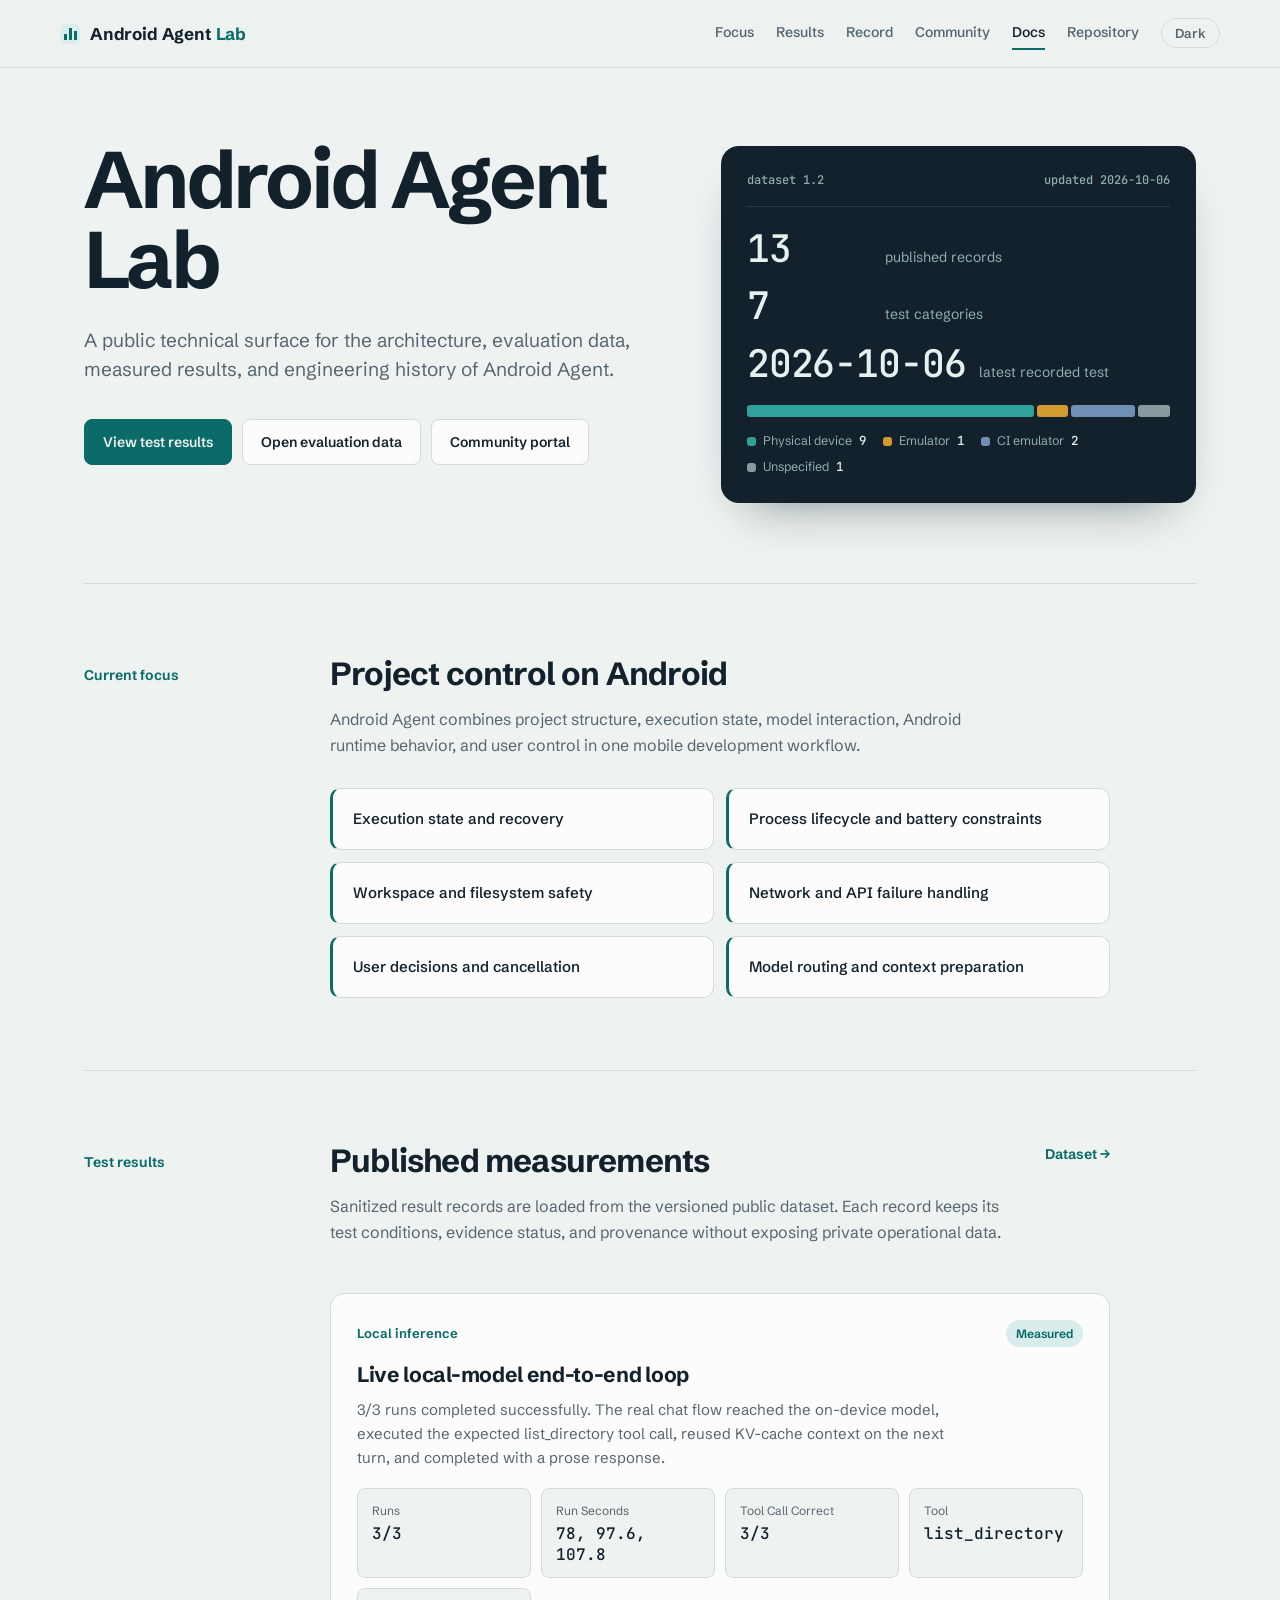
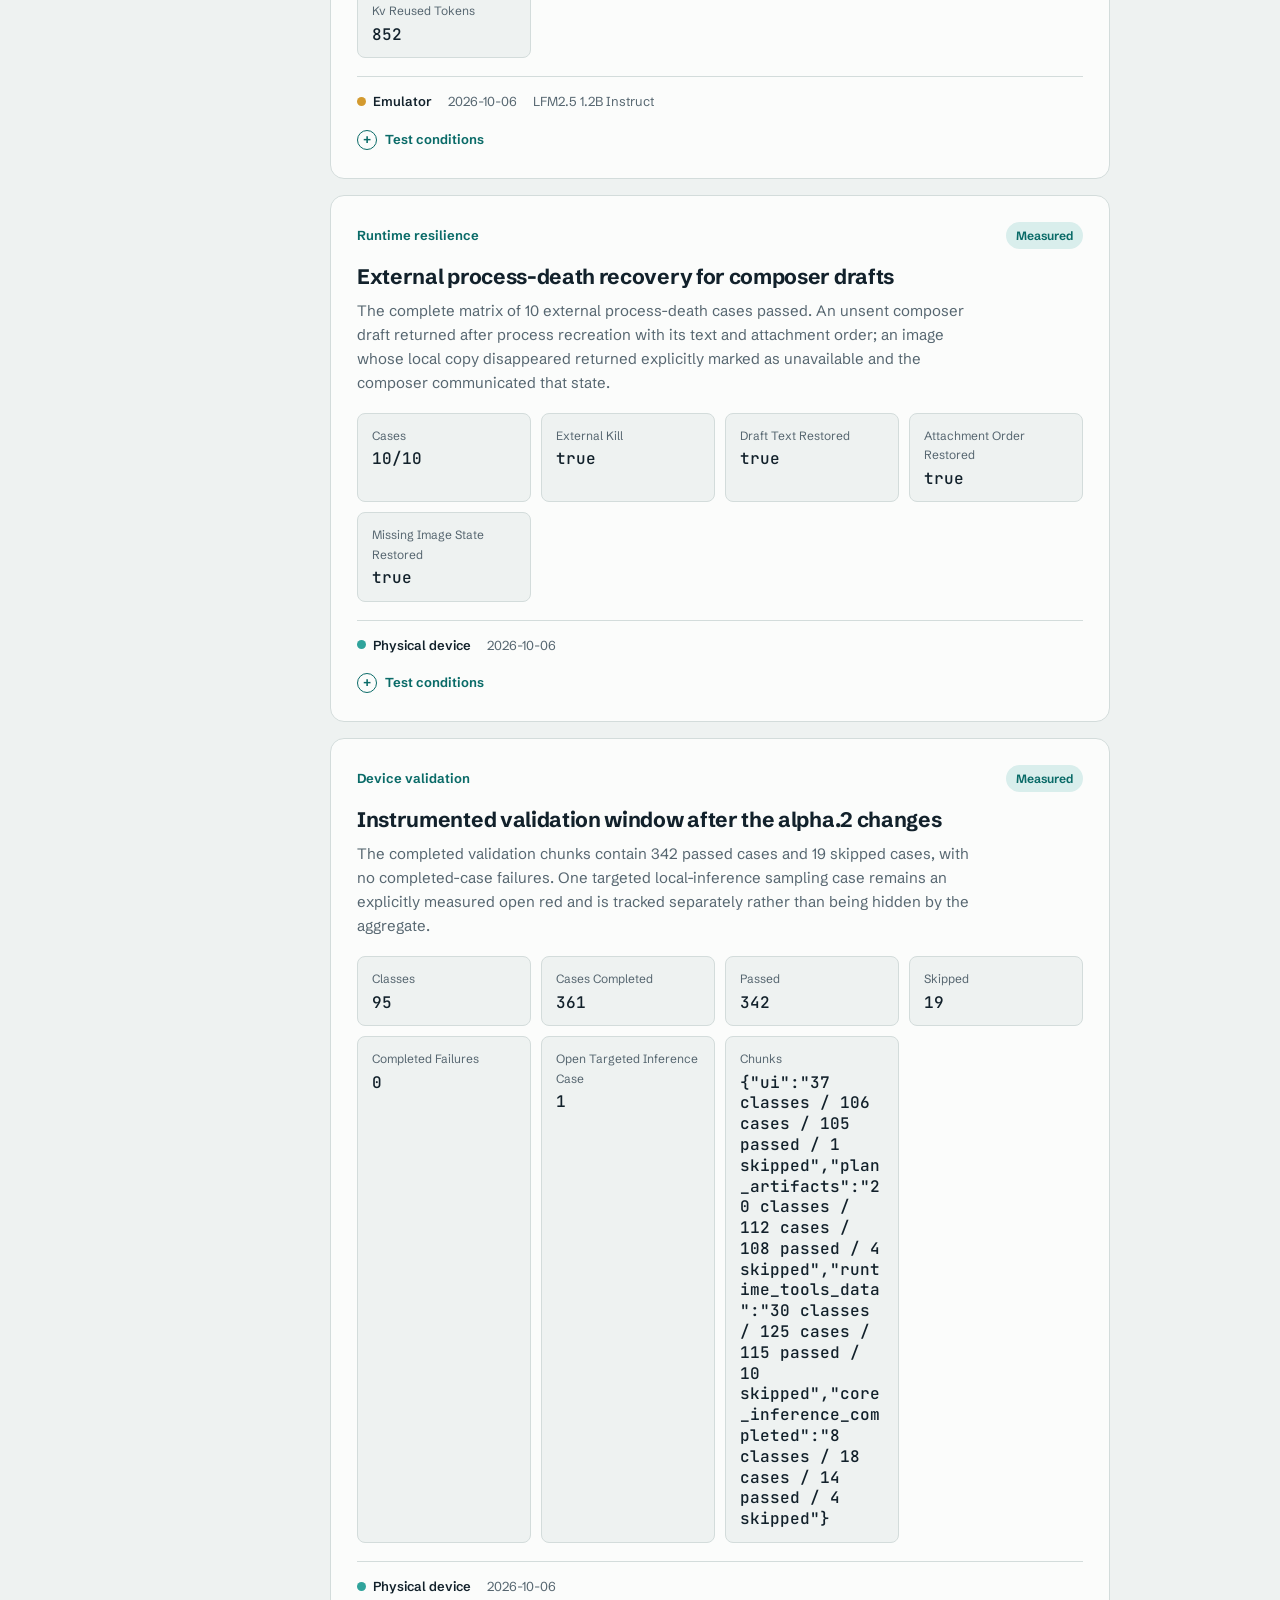
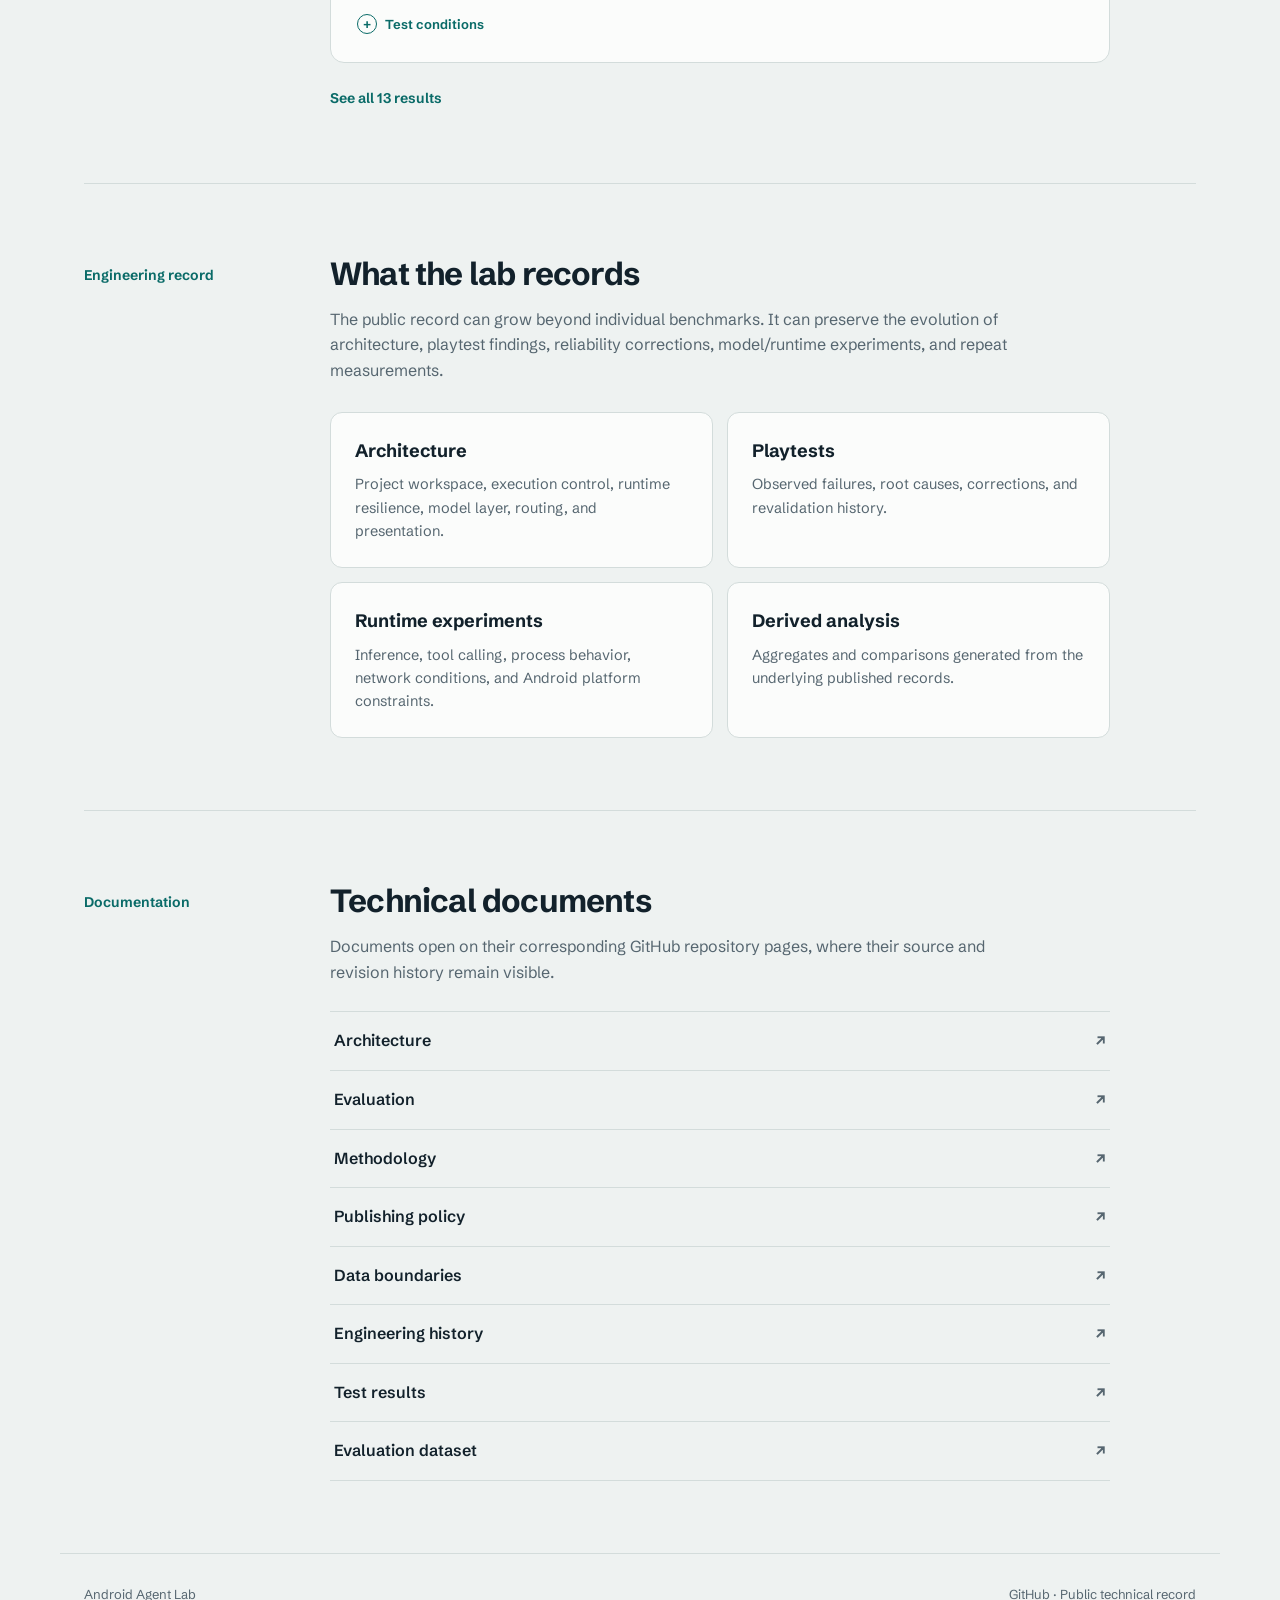
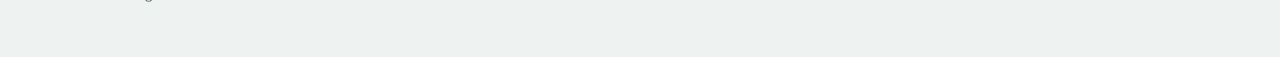
==== commit 152a71fd: "site: refine Android Agent Lab presentation" ====
--- a/index.html
+++ b/index.html
@@ -5,11 +5,11 @@
   <meta name="viewport" content="width=device-width, initial-scale=1">
   <meta name="description" content="Public technical record, evaluation data, and engineering history for Android Agent.">
   <title>Android Agent Lab</title>
-  <link rel="stylesheet" href="styles.css">
+  <link rel="preconnect" href="https://fonts.googleapis.com"><link rel="preconnect" href="https://fonts.gstatic.com" crossorigin><link rel="stylesheet" href="https://fonts.googleapis.com/css2?family=JetBrains+Mono:wght@500&family=Schibsted+Grotesk:wght@400;550;650;700&display=swap"><link rel="stylesheet" href="styles.css">
 </head>
 <body>
   <header class="site-header">
-    <a class="wordmark" href="./">ANDROID AGENT <span>LAB</span></a>
+    <a class="wordmark" href="./">Android Agent <span>Lab</span></a>
     <nav aria-label="Primary navigation">
       <a href="#focus">Focus</a>
       <a href="#results">Results</a>
@@ -22,8 +22,8 @@
 
   <main>
     <section class="hero">
-      <p class="eyebrow">PUBLIC TECHNICAL RECORD</p>
-      <h1>Android Agent<br><em>Lab</em></h1>
+      
+      <h1>Android Agent<br>Lab</h1>
       <p class="lede">
         A public technical surface for the architecture, evaluation data,
         measured results, and engineering history of Android Agent.
@@ -33,10 +33,11 @@
         <a class="button" href="https://github.com/JeanGoetten/Android-Agent-Lab/tree/main/evaluation">Open evaluation data</a>
         <a class="button" href="community.html">Community portal</a>
       </div>
+      <div class="readout" id="readout" aria-label="Dataset summary"><p class="loading">Loading&hellip;</p></div>
     </section>
 
     <section class="section-grid" id="focus">
-      <div class="section-label">01 / CURRENT FOCUS</div>
+      <div class="section-label">Current focus</div>
       <div class="section-content">
         <h2>Project control on Android</h2>
         <p>
@@ -45,18 +46,18 @@
           mobile development workflow.
         </p>
         <div class="feature-list">
-          <article><b>01</b><span>Execution state and recovery</span></article>
-          <article><b>02</b><span>Process lifecycle and battery constraints</span></article>
-          <article><b>03</b><span>Workspace and filesystem safety</span></article>
-          <article><b>04</b><span>Network and API failure handling</span></article>
-          <article><b>05</b><span>User decisions and cancellation</span></article>
-          <article><b>06</b><span>Model routing and context preparation</span></article>
+          <article><span>Execution state and recovery</span></article>
+          <article><span>Process lifecycle and battery constraints</span></article>
+          <article><span>Workspace and filesystem safety</span></article>
+          <article><span>Network and API failure handling</span></article>
+          <article><span>User decisions and cancellation</span></article>
+          <article><span>Model routing and context preparation</span></article>
         </div>
       </div>
     </section>
 
     <section class="results-section" id="results">
-      <div class="section-label">02 / TEST RESULTS</div>
+      <div class="section-label">Test results</div>
       <div class="section-content">
         <div class="results-heading">
           <div>
@@ -69,14 +70,15 @@
           </div>
           <a class="text-link" href="https://github.com/JeanGoetten/Android-Agent-Lab/tree/main/evaluation">Dataset →</a>
         </div>
-        <div id="results-list" class="results-list" aria-live="polite">
+        <div id="results-list" class="results-list" data-limit="3" aria-live="polite">
           <p class="loading">Loading published results…</p>
         </div>
+        <div style="margin-top:22px"><a id="results-more" class="text-link" href="results.html" hidden></a></div>
       </div>
     </section>
 
     <section class="section-grid" id="record">
-      <div class="section-label">03 / ENGINEERING RECORD</div>
+      <div class="section-label">Engineering record</div>
       <div class="section-content">
         <h2>What the lab records</h2>
         <p>
@@ -87,22 +89,22 @@
         </p>
         <div class="record-grid">
           <article>
-            <span class="record-index">01</span>
+            
             <h3>Architecture</h3>
             <p>Project workspace, execution control, runtime resilience, model layer, routing, and presentation.</p>
           </article>
           <article>
-            <span class="record-index">02</span>
+            
             <h3>Playtests</h3>
             <p>Observed failures, root causes, corrections, and revalidation history.</p>
           </article>
           <article>
-            <span class="record-index">03</span>
+            
             <h3>Runtime experiments</h3>
             <p>Inference, tool calling, process behavior, network conditions, and Android platform constraints.</p>
           </article>
           <article>
-            <span class="record-index">04</span>
+            
             <h3>Derived analysis</h3>
             <p>Aggregates and comparisons generated from the underlying published records.</p>
           </article>
@@ -111,7 +113,7 @@
     </section>
 
     <section class="section-grid" id="docs">
-      <div class="section-label">04 / DOCUMENTATION</div>
+      <div class="section-label">Documentation</div>
       <div class="section-content">
         <h2>Technical documents</h2>
         <p>Documents open on their corresponding GitHub repository pages, where their source and revision history remain visible.</p>
@@ -130,52 +132,10 @@
   </main>
 
   <footer>
-    <span>ANDROID AGENT LAB</span>
+    <span>Android Agent Lab</span>
     <span><a href="https://github.com/JeanGoetten/Android-Agent-Lab">GitHub</a> · Public technical record</span>
   </footer>
 
-  <script>
-    const esc = (value) => String(value ?? "").replace(/[&<>"']/g, c => ({
-      "&":"&amp;","<":"&lt;",">":"&gt;",'"':"&quot;","'":"&#39;"
-    }[c]));
-
-    const formatMeasurement = (key, value) => {
-      if (value === null || value === undefined) return "";
-      return "<div class=\"metric\"><span>" + esc(key.replaceAll("_"," ")) + "</span><strong>" + esc(value) + "</strong></div>";
-    };
-
-    async function loadResults() {
-      const target = document.getElementById("results-list");
-      try {
-        const response = await fetch("evaluation/results/public-results.json", {cache: "no-store"});
-        if (!response.ok) throw new Error("dataset unavailable");
-        const data = await response.json();
-        target.innerHTML = data.records.map(record => {
-          const metrics = Object.entries(record.measurements || {})
-            .filter(([k]) => k !== "note")
-            .slice(0, 4)
-            .map(([k,v]) => formatMeasurement(k,v)).join("");
-          return `
-            <article class="result-card">
-              <div class="result-top">
-                <span class="result-category">${esc(record.category)}</span>
-                <span class="evidence ${esc(record.evidence)}">${esc(record.evidence)}</span>
-              </div>
-              <h3>${esc(record.title)}</h3>
-              <p>${esc(record.result)}</p>
-              <div class="result-meta">
-                <span>${esc(record.date)}</span>
-                <span>${esc(record.device_class)}</span>
-                ${record.model ? "<span>" + esc(record.model) + "</span>" : ""}
-              </div>
-              <div class="metrics">${metrics}</div>
-            </article>`;
-        }).join("");
-      } catch (error) {
-        target.innerHTML = '<p class="loading">The published dataset could not be loaded. <a href="evaluation/results/public-results.json">Open the data file directly →</a></p>';
-      }
-    }
-    loadResults();
-  </script>
+  <script src="app.js" defer></script>
 </body>
 </html>
--- a/styles.css
+++ b/styles.css
@@ -1,196 +1,125 @@
-:root {
-  --bg: #f7f8fa;
-  --surface: #ffffff;
-  --text: #17191d;
-  --muted: #686d76;
-  --line: #dfe2e7;
-  --accent: #3157d5;
-  --accent-soft: #eef1ff;
-  --dark: #202329;
-  --max: 1120px;
-}
-* { box-sizing: border-box; }
-html { scroll-behavior: smooth; }
-body {
-  margin: 0;
-  background: var(--bg);
-  color: var(--text);
-  font: 400 15px/1.65 Inter, ui-sans-serif, system-ui, -apple-system, BlinkMacSystemFont, "Segoe UI", sans-serif;
-}
-a { color: inherit; }
-.site-header {
-  height: 72px;
-  max-width: var(--max);
-  margin: auto;
-  padding: 0 28px;
-  display: flex;
-  align-items: center;
-  justify-content: space-between;
-  border-bottom: 1px solid var(--line);
-}
-.wordmark {
-  text-decoration: none;
-  font-size: 12px;
-  font-weight: 700;
-  letter-spacing: .13em;
-}
-.wordmark span { color: var(--accent); }
-nav { display: flex; gap: 24px; }
-nav a, .text-link {
-  font-size: 12px;
-  font-weight: 600;
-  text-decoration: none;
-}
-nav a:hover, .text-link:hover { color: var(--accent); }
-main { max-width: var(--max); margin: auto; padding: 0 28px; }
-.hero { padding:48px 0 72px; max-width: 820px; }
-.eyebrow, .section-label, .callout-key, .tag {
-  font-size: 10px;
-  font-weight: 700;
-  letter-spacing: .14em;
-  text-transform: uppercase;
-}
-.eyebrow { color: var(--accent); margin: 0 0 18px; }
-h1 {
-  margin: 0;
-  font-size: clamp(52px, 9vw, 92px);
-  line-height: .92;
-  letter-spacing: -.055em;
-  font-weight: 650;
-}
-h1 em { color: var(--accent); font-style: normal; }
-.lede {
-  max-width: 670px;
-  margin: 30px 0 26px;
-  color: var(--muted);
-  font-size: 18px;
-  line-height: 1.6;
-}
-.hero-meta {
-  display: inline-flex;
-  gap: 9px;
-  align-items: center;
-  color: var(--muted);
-  font-size: 12px;
-}
-.status-dot {
-  width: 7px; height: 7px; border-radius: 50%;
-  background: var(--accent);
-}
-.section-grid {
-  display: grid;
-  grid-template-columns: 190px 1fr;
-  gap: 64px;
-  padding: 72px 0;
-  border-top: 1px solid var(--line);
-}
-.section-label { color: var(--muted); padding-top: 7px; }
-.section-content { max-width: 760px; }
-h2 { margin: 0 0 16px; font-size: 30px; line-height: 1.15; letter-spacing: -.025em; }
-p { margin: 0 0 20px; color: var(--muted); }
-.feature-list {
-  display: grid;
-  grid-template-columns: repeat(2, 1fr);
-  margin-top: 34px;
-  border-top: 1px solid var(--line);
-}
-.feature-list article {
-  display: flex; gap: 18px; padding: 17px 0;
-  border-bottom: 1px solid var(--line);
-}
-.feature-list b { color: var(--accent); font-size: 10px; letter-spacing: .08em; }
-.feature-list span { font-size: 13px; }
-.callout {
-  margin-bottom: 26px;
-  padding: 26px;
-  background: var(--dark);
-  color: #fff;
-  border-left: 3px solid var(--accent);
-}
-.callout strong { display: block; margin: 7px 0 10px; font-size: 20px; line-height: 1.3; }
-.callout p { color: #c9cdd5; margin: 0; }
-.callout-key { color: #aebdff; }
-.method-line {
-  display: flex; flex-wrap: wrap; gap: 12px; align-items: center;
-  margin: 30px 0;
-  font-size: 11px; font-weight: 700; letter-spacing: .1em;
-}
-.method-line i { color: var(--accent); font-style: normal; }
-.text-link { color: var(--accent); }
-.boundary-grid { display: grid; grid-template-columns: 1fr 1fr; gap: 16px; margin: 28px 0; }
-.boundary-grid > div { padding: 22px; background: var(--surface); border: 1px solid var(--line); }
-.boundary-grid p { margin: 12px 0 0; font-size: 13px; }
-.tag { display: inline-block; padding: 5px 8px; background: var(--accent-soft); color: var(--accent); }
-.tag.private { background: #eceef1; color: #4f545d; }
-footer {
-  max-width: var(--max); margin: auto; padding: 32px 28px 48px;
-  display: flex; justify-content: space-between; gap: 20px;
-  color: var(--muted); font-size: 10px; letter-spacing: .08em;
-  border-top: 1px solid var(--line);
-}
-@media (max-width: 720px) {
-  .site-header { height: 64px; padding: 0 18px; }
-  nav a:nth-child(-n+3) { display: none; }
-  main { padding: 0 18px; }
-  .hero { padding: 78px 0 70px; }
-  .lede { font-size: 16px; }
-  .section-grid { grid-template-columns: 1fr; gap: 22px; padding: 54px 0; }
-  .feature-list, .boundary-grid { grid-template-columns: 1fr; }
-  footer { padding: 28px 18px 38px; flex-direction: column; }
-}
-
-.hero-actions { display:flex; flex-wrap:wrap; gap:10px; margin-top:28px; }
-.button {
-  display:inline-flex; align-items:center; justify-content:center;
-  padding:11px 15px; border:1px solid var(--line); background:var(--surface);
-  text-decoration:none; font-size:12px; font-weight:650;
-}
-.button:hover { border-color:var(--accent); color:var(--accent); }
-.button.primary { background:var(--dark); border-color:var(--dark); color:#fff; }
-.button.primary:hover { color:#fff; }
-.results-section {
-  display:grid; grid-template-columns:190px 1fr; gap:64px;
-  padding:72px 0; border-top:1px solid var(--line);
-}
-.results-heading { display:flex; gap:30px; justify-content:space-between; align-items:flex-start; }
-.results-heading > div { max-width:650px; }
-.results-list { display:grid; gap:14px; margin-top:30px; }
-.result-card {
-  background:var(--surface); border:1px solid var(--line); padding:24px;
-}
-.result-top { display:flex; justify-content:space-between; gap:16px; align-items:center; }
-.result-category, .evidence, .record-index {
-  font-size:10px; font-weight:700; letter-spacing:.12em; text-transform:uppercase;
-}
-.result-category { color:var(--accent); }
-.evidence { padding:5px 8px; background:var(--accent-soft); color:var(--accent); }
-.evidence.derived { background:#f0f1f3; color:#555a63; }
-.result-card h3 { margin:16px 0 10px; font-size:20px; line-height:1.25; }
-.result-card p { margin-bottom:16px; }
-.result-meta { display:flex; flex-wrap:wrap; gap:8px 18px; color:var(--muted); font-size:11px; border-top:1px solid var(--line); padding-top:14px; }
-.metrics { display:grid; grid-template-columns:repeat(4,1fr); gap:1px; margin-top:16px; background:var(--line); border:1px solid var(--line); }
-.metric { padding:12px; background:var(--surface); min-width:0; }
-.metric span { display:block; color:var(--muted); font-size:10px; text-transform:capitalize; }
-.metric strong { display:block; margin-top:4px; font-size:14px; overflow-wrap:anywhere; }
-.record-grid { display:grid; grid-template-columns:repeat(2,1fr); gap:1px; margin-top:28px; background:var(--line); border:1px solid var(--line); }
-.record-grid article { background:var(--surface); padding:22px; min-height:150px; }
-.record-grid h3 { margin:12px 0 8px; font-size:17px; }
-.record-grid p { font-size:13px; margin:0; }
-.record-index { color:var(--accent); }
-.doc-list { border-top:1px solid var(--line); margin-top:28px; }
-.doc-list a {
-  display:flex; justify-content:space-between; align-items:center;
-  padding:15px 0; border-bottom:1px solid var(--line);
-  text-decoration:none; font-size:14px; font-weight:600;
-}
-.doc-list a:hover { color:var(--accent); }
-.doc-list b { font-size:14px; color:var(--muted); }
-.loading { padding:22px 0; }
-footer a { text-decoration:none; }
-@media (max-width:720px) {
-  .results-section { grid-template-columns:1fr; gap:22px; padding:54px 0; }
-  .results-heading { display:block; }
-  .metrics { grid-template-columns:repeat(2,1fr); }
-  .record-grid { grid-template-columns:1fr; }
-  .hero-actions .button { width:100%; }
-}
+:root{--bg:#eef2f1;--surface:#fbfcfb;--ink:#12212b;--muted:#566670;--line:#d3dcdb;--accent:#0a6b68;--accent-soft:#d9eeec;--amber:#8f5100;--amber-soft:#f6e6cc;--panel:#12212b;--panel-ink:#e6f1ef;--panel-muted:#8fb0b0;--physical:#2fa39b;--avd:#d39a2f;--ci_avd:#6f8fb5;--unknown:#8a9a9e;--max:1160px;--font:"Schibsted Grotesk",ui-sans-serif,system-ui,-apple-system,"Segoe UI",sans-serif;--mono:"JetBrains Mono",ui-monospace,SFMono-Regular,Consolas,monospace}
+:root[data-theme=dark]{--bg:#0e171c;--surface:#15222a;--ink:#e4eeed;--muted:#8fa4a8;--line:#25363e;--accent:#5fcfc6;--accent-soft:#17383a;--amber:#f0b35a;--amber-soft:#3a2d17;--panel:#0a1216}
+@media(prefers-color-scheme:dark){:root:not([data-theme=light]){--bg:#0e171c;--surface:#15222a;--ink:#e4eeed;--muted:#8fa4a8;--line:#25363e;--accent:#5fcfc6;--accent-soft:#17383a;--amber:#f0b35a;--amber-soft:#3a2d17;--panel:#0a1216}}
+*{box-sizing:border-box}
+html{scroll-behavior:smooth;scroll-padding-top:88px}
+body{margin:0;background:var(--bg);color:var(--ink);font:400 16px/1.6 var(--font);-webkit-font-smoothing:antialiased}
+a{color:inherit}
+:focus-visible{outline:2px solid var(--accent);outline-offset:3px;border-radius:4px}
+.site-header{position:sticky;top:0;z-index:20;height:68px;display:flex;align-items:center;justify-content:space-between;padding:0 max(24px,calc((100% - var(--max))/2));background:color-mix(in srgb,var(--bg) 84%,transparent);backdrop-filter:saturate(1.4) blur(12px);border-bottom:1px solid var(--line)}
+.wordmark{text-decoration:none;font-size:17px;font-weight:700;letter-spacing:-.01em;display:inline-flex;align-items:center}
+.wordmark span{color:var(--accent);margin-left:.28em}
+.wordmark::before{content:"";width:20px;height:20px;margin-right:10px;border-radius:6px;background:linear-gradient(var(--accent),var(--accent)) 4px 10px/3px 6px no-repeat,linear-gradient(var(--accent),var(--accent)) 9px 4px/3px 12px no-repeat,linear-gradient(var(--accent),var(--accent)) 14px 7px/3px 9px no-repeat,var(--accent-soft)}
+nav{display:flex;align-items:center;gap:22px}
+nav a{font-size:14px;font-weight:550;text-decoration:none;color:var(--muted);padding:4px 0;border-bottom:2px solid transparent}
+nav a:hover{color:var(--ink)}
+nav a[aria-current]{color:var(--ink);border-bottom-color:var(--accent)}
+.theme-toggle{font:600 13px var(--font);color:var(--muted);background:transparent;border:1px solid var(--line);border-radius:999px;padding:6px 13px;cursor:pointer}
+.theme-toggle:hover{color:var(--ink);border-color:var(--muted)}
+main{max-width:var(--max);margin:auto;padding:0 24px}
+.hero{display:grid;grid-template-columns:minmax(0,1.1fr) minmax(0,.9fr);column-gap:56px;align-items:start;padding:72px 0 80px}
+.hero>*{grid-column:1}
+.hero>.readout{grid-column:2;grid-row:1/span 4}
+.hero-page,.community-hero{display:block;max-width:820px;padding:64px 0 40px}
+.eyebrow{display:none}
+h1{margin:0;font-size:clamp(44px,7vw,80px);line-height:1;letter-spacing:-.04em;font-weight:700}
+.lede{max-width:58ch;margin:26px 0 8px;color:var(--muted);font-size:19px;line-height:1.55}
+.hero-actions{display:flex;flex-wrap:wrap;gap:10px;margin-top:26px}
+.button{display:inline-flex;align-items:center;justify-content:center;padding:11px 18px;border:1px solid var(--line);border-radius:8px;background:var(--surface);text-decoration:none;font-size:14px;font-weight:600;transition:border-color .15s,background .15s}
+.button:hover{border-color:var(--accent);color:var(--accent)}
+.button.primary{background:var(--accent);border-color:var(--accent);color:var(--bg)}
+.button.primary:hover{background:var(--ink);border-color:var(--ink);color:var(--bg)}
+.readout{background:var(--panel);color:var(--panel-ink);border-radius:18px;padding:26px;margin-top:6px;box-shadow:0 24px 48px -28px rgba(10,30,36,.55)}
+.readout[hidden]{display:none}
+.readout-head{display:flex;justify-content:space-between;gap:12px;font:500 12px var(--mono);color:var(--panel-muted);padding-bottom:18px;border-bottom:1px solid rgba(255,255,255,.1)}
+.readout-stats{display:grid;gap:18px;padding:22px 0}
+.readout-stats div{display:flex;align-items:baseline;gap:14px}
+.readout-stats strong{font:500 38px/1 var(--mono);min-width:5.4ch;letter-spacing:-.03em}
+.readout-stats span{color:var(--panel-muted);font-size:14px}
+.readout-bar{display:flex;gap:3px;height:12px}
+.readout-bar i,.readout-key i{border-radius:3px;background:var(--unknown)}
+.readout-bar i{min-width:6px}
+.seg-physical{background:var(--physical)!important}.seg-avd{background:var(--avd)!important}.seg-ci_avd{background:var(--ci_avd)!important}.seg-unknown{background:var(--unknown)!important}
+.readout-key{list-style:none;display:flex;flex-wrap:wrap;gap:6px 16px;margin:14px 0 0;padding:0;font-size:12.5px;color:var(--panel-muted)}
+.readout-key li{display:flex;align-items:center;gap:7px}
+.readout-key i{width:9px;height:9px}
+.readout-key b{color:var(--panel-ink);font-family:var(--mono);font-weight:500}
+.section-grid,.results-section{display:grid;grid-template-columns:190px minmax(0,1fr);gap:56px;padding:72px 0;border-top:1px solid var(--line)}
+.section-label{position:sticky;top:96px;align-self:start;font-size:14px;font-weight:650;color:var(--accent);padding-top:8px}
+.section-content{max-width:780px}
+h2{margin:0 0 14px;font-size:32px;line-height:1.15;letter-spacing:-.025em}
+p{margin:0 0 20px;color:var(--muted);max-width:68ch}
+.feature-list{display:grid;grid-template-columns:repeat(2,1fr);gap:12px;margin-top:30px}
+.feature-list article{padding:18px 20px;background:var(--surface);border:1px solid var(--line);border-radius:10px;border-left:3px solid var(--accent);font-size:15px;font-weight:550}
+.results-heading{display:flex;gap:30px;justify-content:space-between;align-items:flex-start}
+.text-link{color:var(--accent);font-size:14px;font-weight:650;text-decoration:none;white-space:nowrap}
+.text-link:hover{text-decoration:underline}
+.results-list{display:grid;gap:16px;margin-top:28px}
+.result-card{background:var(--surface);border:1px solid var(--line);border-radius:14px;padding:26px}
+.result-top{display:flex;justify-content:space-between;align-items:center;gap:16px;margin-bottom:14px}
+.result-category{font-size:13px;font-weight:650;color:var(--accent)}
+.evidence{font-size:12px;font-weight:650;padding:4px 10px;border-radius:999px;background:var(--accent-soft);color:var(--accent)}
+.evidence.derived{background:var(--amber-soft);color:var(--amber)}
+.result-card h3{margin:0 0 10px;font-size:21px;line-height:1.25;letter-spacing:-.015em}
+.result-card p{margin:0 0 16px;font-size:15px}
+.result-card .note{font-size:13px;font-style:italic;margin:14px 0 0}
+.metrics{display:grid;grid-template-columns:repeat(auto-fill,minmax(168px,1fr));gap:10px;margin:18px 0 0}
+.metric{background:var(--bg);border:1px solid var(--line);border-radius:8px;padding:12px 14px;min-width:0}
+.metric dt{color:var(--muted);font-size:12px;text-transform:capitalize}
+.metric dd{margin:4px 0 0;font:500 16px/1.3 var(--mono);overflow-wrap:anywhere}
+.result-meta{display:flex;flex-wrap:wrap;gap:6px 16px;margin-top:18px;padding-top:14px;border-top:1px solid var(--line);color:var(--muted);font-size:13px}
+.env{display:inline-flex;align-items:center;gap:7px;color:var(--ink);font-weight:600}
+.env::before{content:"";width:9px;height:9px;border-radius:50%;background:var(--unknown)}
+.env-physical::before{background:var(--physical)}.env-avd::before{background:var(--avd)}.env-ci_avd::before{background:var(--ci_avd)}
+details{margin-top:14px}
+summary{cursor:pointer;font-size:13px;font-weight:650;color:var(--accent);list-style:none;display:inline-flex;gap:8px;align-items:center}
+summary::-webkit-details-marker{display:none}
+summary::before{content:"+";display:inline-grid;place-items:center;width:18px;height:18px;border:1px solid currentColor;border-radius:50%;font-size:13px;line-height:1}
+details[open] summary::before{content:"\2212"}
+.facts{display:grid;grid-template-columns:130px 1fr;gap:8px 18px;margin:14px 0 0;font-size:13.5px}
+.facts dt{color:var(--muted)}.facts dd{margin:0;overflow-wrap:anywhere}
+.loading{padding:22px 0;color:var(--muted)}
+.record-grid{display:grid;grid-template-columns:repeat(2,1fr);gap:14px;margin-top:28px}
+.record-grid article{background:var(--surface);border:1px solid var(--line);border-radius:12px;padding:24px}
+.record-grid h3{margin:0 0 8px;font-size:18px}
+.record-grid p{font-size:14.5px;margin:0}
+.doc-list{margin-top:26px;border-top:1px solid var(--line)}
+.doc-list a{display:flex;justify-content:space-between;align-items:center;padding:16px 4px;border-bottom:1px solid var(--line);text-decoration:none;font-weight:600;transition:padding .15s,color .15s}
+.doc-list a:hover{color:var(--accent);padding-left:12px}
+.doc-list b{color:var(--muted)}
+.results-page{display:grid;grid-template-columns:minmax(0,1fr) 250px;gap:48px;align-items:start;padding-bottom:80px}
+.results-page aside{position:sticky;top:96px;padding:22px;background:var(--surface);border:1px solid var(--line);border-radius:14px;font-size:14px}
+.results-page aside h2{font-size:15px;margin:0 0 6px}
+.results-page aside p{font-size:13.5px;margin:0 0 18px}
+.results-page aside a{color:var(--accent);font-weight:600;text-decoration:none}
+.results-page aside a:hover{text-decoration:underline}
+.filters{display:grid;gap:14px}
+.filter-row{display:flex;flex-wrap:wrap;gap:10px}
+.chips{display:flex;flex-wrap:wrap;gap:8px}
+.chip{font:600 13px var(--font);padding:7px 14px;border-radius:999px;border:1px solid var(--line);background:var(--surface);color:var(--muted);cursor:pointer;transition:background .15s,color .15s}
+.chip:hover{color:var(--ink);border-color:var(--muted)}
+.chip[aria-pressed=true]{background:var(--ink);border-color:var(--ink);color:var(--bg)}
+.filters input,.filters select,.issue-toolbar input,.issue-toolbar select{min-height:42px;border:1px solid var(--line);border-radius:8px;background:var(--surface);color:var(--ink);padding:9px 12px;font:inherit;font-size:14px}
+.filters input{flex:1 1 240px}
+.count{margin:6px 0 0;font-size:13px;color:var(--muted)}
+.callout,.community-note{margin-top:26px;padding:24px 26px;background:var(--panel);color:var(--panel-ink);border-radius:14px}
+.community-note p{color:var(--panel-muted);margin:6px 0 0;font-size:14px}
+.community-grid{display:grid;grid-template-columns:repeat(2,1fr);gap:14px;margin-top:28px}
+.community-card{background:var(--surface);border:1px solid var(--line);border-radius:14px;padding:24px;display:flex;flex-direction:column;align-items:flex-start}
+.community-card h3{margin:12px 0 6px;font-size:19px}
+.community-card p{font-size:14.5px;margin:0 0 20px;flex:1}
+.tag{display:inline-block;padding:3px 10px;border-radius:999px;background:var(--accent-soft);color:var(--accent);font-size:12px;font-weight:650}
+.issue-toolbar{display:flex;gap:10px;flex-wrap:wrap;margin:24px 0 16px}
+.issue-toolbar input{flex:1 1 280px}
+.issue-list{display:grid;gap:10px}
+.issue-item{background:var(--surface);border:1px solid var(--line);border-radius:10px;padding:16px 20px}
+.issue-item a{text-decoration:none}.issue-item a:hover{color:var(--accent)}
+.issue-title{font-size:16px;font-weight:650}
+.issue-meta{display:flex;flex-wrap:wrap;gap:6px 16px;margin-top:6px;color:var(--muted);font-size:13px}
+.issue-label{color:var(--accent);font-weight:600}
+footer{max-width:var(--max);margin:auto;padding:30px 24px 52px;display:flex;justify-content:space-between;gap:20px;color:var(--muted);font-size:13px;border-top:1px solid var(--line)}
+footer a{text-decoration:none}footer a:hover{color:var(--accent)}
+@media(max-width:900px){.hero{display:block;padding:48px 0 56px}.hero>.readout{margin-top:36px}.results-page{grid-template-columns:1fr}.results-page aside{position:static}}
+@media(max-width:720px){.site-header{height:60px;padding:0 18px}nav{gap:14px}nav a[href^="#"]{display:none}main{padding:0 18px}.lede{font-size:17px}.section-grid,.results-section{grid-template-columns:1fr;gap:18px;padding:52px 0}.section-label{position:static;padding:0}.results-heading{display:block}.feature-list,.record-grid,.community-grid{grid-template-columns:1fr}.facts{grid-template-columns:1fr;gap:2px}.facts dd{margin-bottom:10px}.hero-actions .button{width:100%}footer{padding:28px 18px 40px;flex-direction:column}}
+@media(max-width:560px){.site-header{height:auto;flex-wrap:wrap;padding:10px 18px;gap:6px 12px}nav{width:100%;gap:18px}nav a[href*="github.com"]{display:none}.theme-toggle{margin-left:auto}.readout-stats div{flex-wrap:wrap;gap:2px 14px}.readout-stats strong{white-space:nowrap}}
+@media(prefers-reduced-motion:reduce){html{scroll-behavior:auto}*{transition:none!important}}
